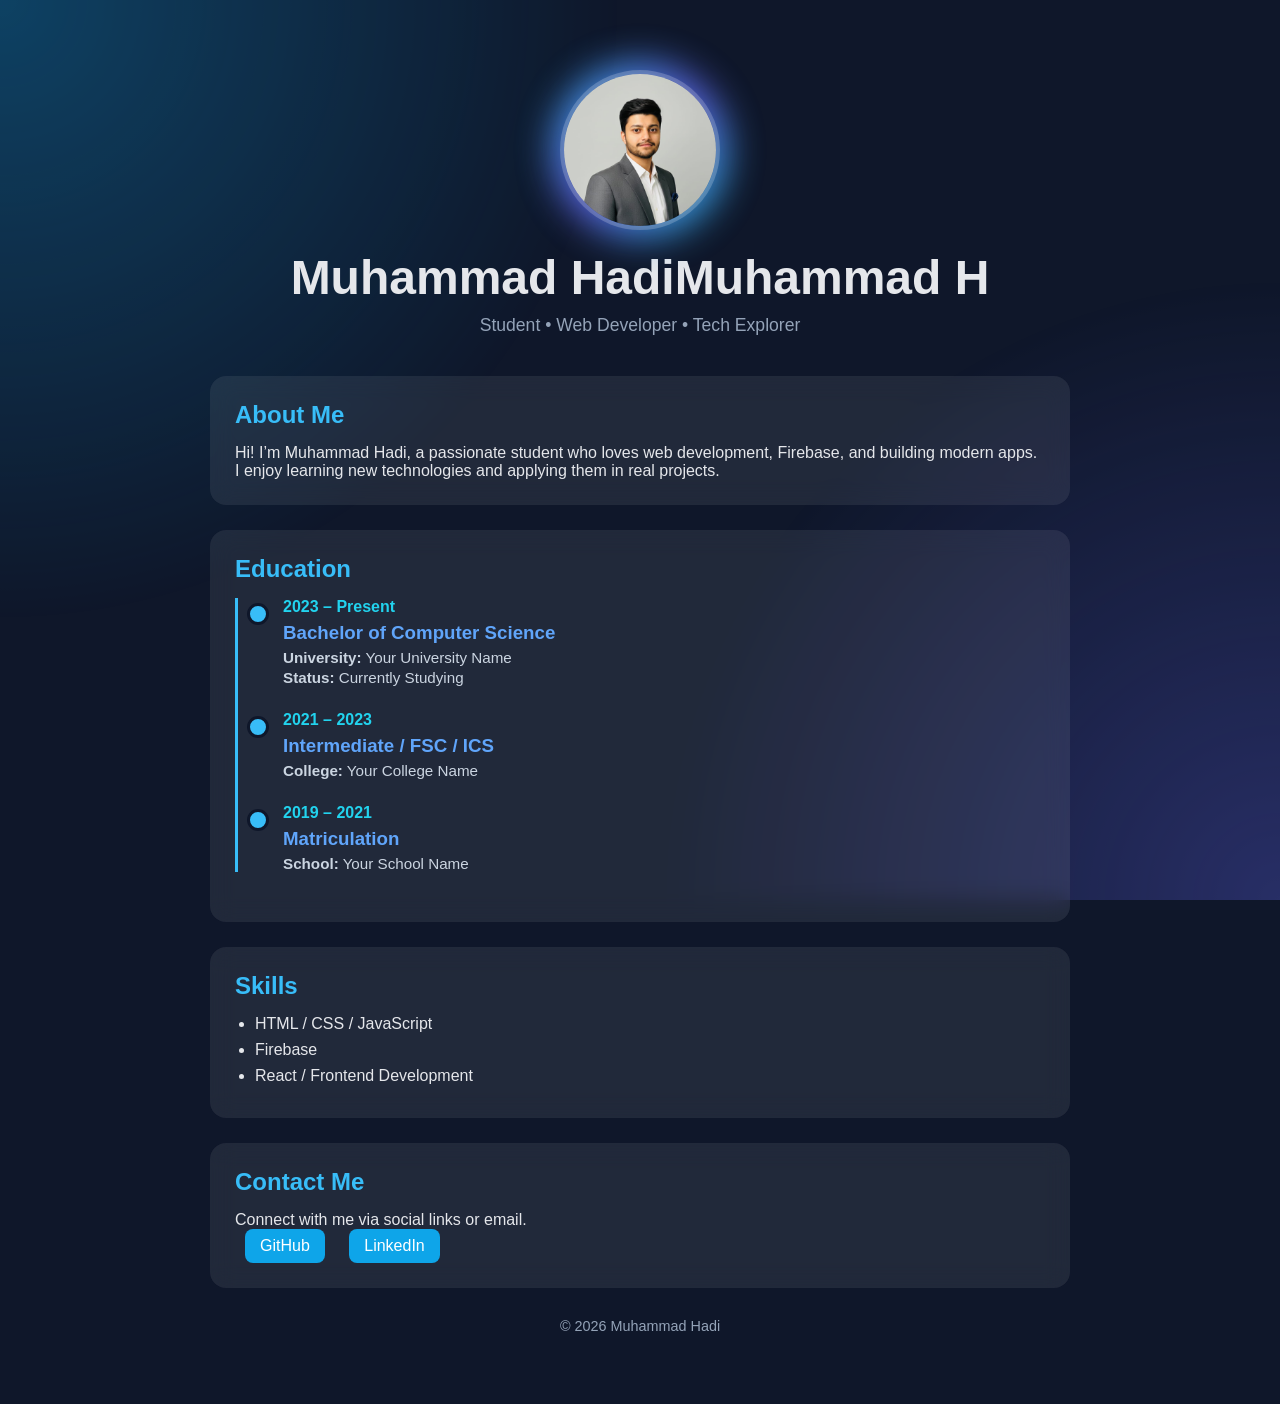
==== index.html @ 16fee22d "Add files via upload" ====
<!DOCTYPE html>
<html lang="en">
<head>
    <meta charset="UTF-8">
    <meta name="viewport" content="width=device-width, initial-scale=1.0">
    <title>Muhammad Hadi | Portfolio</title>
    <link rel="icon" href="icon.ico">
    <link rel="stylesheet" href="style.css">
</head>
<body>

    <!-- Background -->
    <div class="background"></div>

    <main class="container">

        <!-- Hero Section -->
        <section class="hero fade-in">
            <div class="profile-pic">
                <img src="profile.jpg" alt="Muhammad Hadi">
            </div>
            <h1 id="typing-name">Muhammad Hadi</h1>
            <p class="tagline">Student • Web Developer • Tech Explorer</p>
        </section>

        <!-- About Section -->
        <section class="card slide-up" id="about">
            <h2>About Me</h2>
            <p>
                Hi! I’m Muhammad Hadi, a passionate student who loves web development, Firebase,
                and building modern apps. I enjoy learning new technologies and applying them
                in real projects.
            </p>
        </section>

        <!-- Education Section -->
        <section class="card slide-up delay" id="education">
            <h2>Education</h2>
            <div class="education-timeline">

                <div class="education-item">
                    <div class="year">2023 – Present</div>
                    <div class="edu-content">
                        <h3>Bachelor of Computer Science</h3>
                        <p><strong>University:</strong> Your University Name</p>
                        <p><strong>Status:</strong> Currently Studying</p>
                    </div>
                </div>

                <div class="education-item">
                    <div class="year">2021 – 2023</div>
                    <div class="edu-content">
                        <h3>Intermediate / FSC / ICS</h3>
                        <p><strong>College:</strong> Your College Name</p>
                    </div>
                </div>

                <div class="education-item">
                    <div class="year">2019 – 2021</div>
                    <div class="edu-content">
                        <h3>Matriculation</h3>
                        <p><strong>School:</strong> Your School Name</p>
                    </div>
                </div>

            </div>
        </section>

        <!-- Skills Section -->
        <section class="card slide-up" id="skills">
            <h2>Skills</h2>
            <ul class="skill-list">
                <li>HTML / CSS / JavaScript</li>
                <li>Firebase</li>
                <li>React / Frontend Development</li>
            </ul>
        </section>

        <!-- Contact Section -->
        <section class="card slide-up" id="contact">
            <h2>Contact Me</h2>
            <p>Connect with me via social links or email.</p>
            <div class="social-links">
                <a href="#" target="_blank">GitHub</a>
                <a href="#" target="_blank">LinkedIn</a>
            </div>
        </section>

        <!-- Footer -->
        <footer class="fade-in">
            <p>© <span id="year"></span> Muhammad Hadi</p>
        </footer>

    </main>

    <script src="script.js"></script>
</body>
</html>
---- style.css ----
/* Reset */
* {
    margin: 0;
    padding: 0;
    box-sizing: border-box;
    font-family: "Segoe UI", sans-serif;
}

body {
    min-height: 100vh;
    background: #0f172a;
    color: #e5e7eb;
    overflow-x: hidden;
}

/* Background */
.background {
    position: fixed;
    inset: 0;
    background: radial-gradient(circle at top left, #0ea5e9, transparent 40%),
                radial-gradient(circle at bottom right, #6366f1, transparent 40%);
    opacity: 0.3;
    z-index: -1;
}

/* Main container */
.container {
    max-width: 900px;
    margin: 50px auto 50px;
    padding: 20px;
}

/* Hero Section */
.hero {
    text-align: center;
    margin-bottom: 40px;
}

.profile-pic {
    width: 160px;
    height: 160px;
    margin: 0 auto 20px;
    border-radius: 50%;
    position: relative;
}

.profile-pic::before {
    content: "";
    position: absolute;
    inset: -8px;
    border-radius: 50%;
    background: linear-gradient(135deg, #38bdf8, #6366f1, #22d3ee);
    filter: blur(18px);
    opacity: 0.9;
    animation: glow 4s linear infinite;
}

.profile-pic img {
    width: 100%;
    height: 100%;
    border-radius: 50%;
    object-fit: cover;
    position: relative;
    z-index: 1;
    border: 4px solid rgba(255, 255, 255, 0.2);
    transition: transform 0.4s ease;
}

.profile-pic:hover img {
    transform: scale(1.06);
}

.hero h1 {
    font-size: 3rem;
    margin-bottom: 10px;
}

.tagline {
    color: #94a3b8;
    font-size: 1.1rem;
}

/* Card Section */
.card {
    background: rgba(255, 255, 255, 0.08);
    backdrop-filter: blur(12px);
    border-radius: 16px;
    padding: 25px;
    margin-bottom: 25px;
    transition: transform 0.3s ease, box-shadow 0.3s ease;
}

.card:hover {
    transform: translateY(-6px);
    box-shadow: 0 15px 30px rgba(0, 0, 0, 0.4);
}

.card h2 {
    margin-bottom: 15px;
    color: #38bdf8;
}

/* Education Timeline */
.education-timeline {
    position: relative;
    margin-top: 10px;
    padding-left: 20px;
    border-left: 3px solid #38bdf8;
}

.education-item {
    position: relative;
    margin-bottom: 25px;
    padding-left: 25px;
}

.education-item::before {
    content: '';
    position: absolute;
    left: -11px;
    top: 5px;
    width: 16px;
    height: 16px;
    background: #38bdf8;
    border-radius: 50%;
    border: 3px solid #0f172a;
}

.education-item .year {
    font-weight: bold;
    color: #22d3ee;
    margin-bottom: 6px;
}

.education-item h3 {
    margin-bottom: 5px;
    color: #60a5fa;
}

.education-item p {
    font-size: 0.95rem;
    color: #cbd5e1;
    margin-bottom: 3px;
}

/* Skills Section */
.skill-list {
    list-style: disc;
    padding-left: 20px;
}

.skill-list li {
    margin-bottom: 8px;
}

/* Contact Section */
.social-links a {
    display: inline-block;
    margin: 0 10px;
    padding: 8px 15px;
    border-radius: 8px;
    background: #0ea5e9;
    color: #fff;
    text-decoration: none;
    transition: background 0.3s;
}

.social-links a:hover {
    background: #22d3ee;
}

/* Footer */
footer {
    text-align: center;
    margin-top: 30px;
    font-size: 0.9rem;
    color: #94a3b8;
}

/* Animations */
.fade-in { animation: fadeIn 1s ease forwards; }
.slide-up { opacity: 0; transform: translateY(30px); animation: slideUp 1s ease forwards; }
.slide-up.delay { animation-delay: 0.3s; }

@keyframes fadeIn { from { opacity:0;} to { opacity:1;} }
@keyframes slideUp { to { opacity:1; transform: translateY(0);} }
@keyframes glow { 0% {transform:rotate(0deg);} 100% {transform:rotate(360deg);} }

/* Responsive */
@media (max-width: 768px) {
    .hero h1 { font-size: 2.2rem; }
    .profile-pic { width: 140px; height: 140px; }
    .container { margin-top: 50px; padding: 15px; }
}

@media (max-width: 480px) {
    .hero h1 { font-size: 1.8rem; }
    .profile-pic { width: 120px; height: 120px; }
}
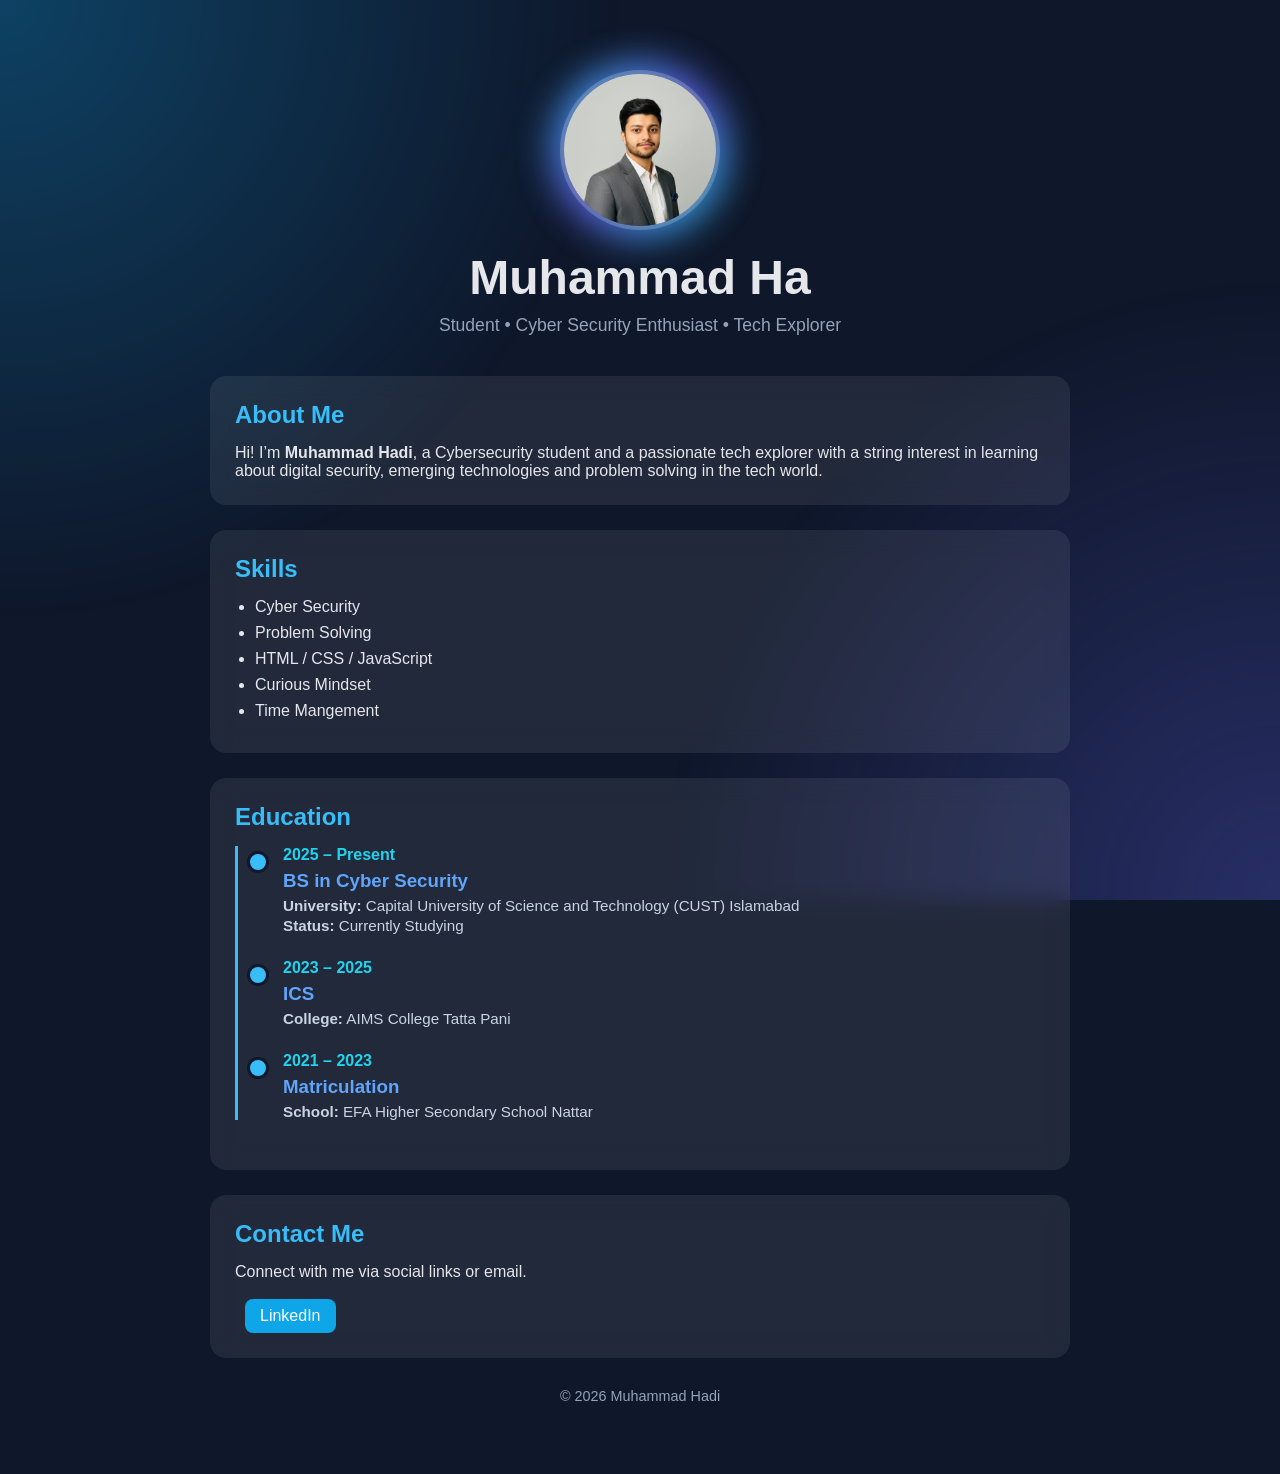
==== commit ebaa2abc: "Add files via upload" ====
--- a/index.html
+++ b/index.html
@@ -19,18 +19,32 @@
             <div class="profile-pic">
                 <img src="profile.jpg" alt="Muhammad Hadi">
             </div>
-            <h1 id="typing-name">Muhammad Hadi</h1>
-            <p class="tagline">Student • Web Developer • Tech Explorer</p>
+            <h1 id="typing-name"></h1>
+            <p class="tagline">Student • Cyber Security Enthusiast • Tech Explorer</p>
         </section>
 
         <!-- About Section -->
         <section class="card slide-up" id="about">
             <h2>About Me</h2>
             <p>
-                Hi! I’m Muhammad Hadi, a passionate student who loves web development, Firebase,
-                and building modern apps. I enjoy learning new technologies and applying them
-                in real projects.
+                Hi! I’m <b>Muhammad Hadi</b>, a Cybersecurity student and a passionate tech explorer
+                with a string interest in learning about digital security, emerging
+                technologies and problem solving in the tech world.
             </p>
+        </section>
+
+        
+
+        <!-- Skills Section -->
+        <section class="card slide-up" id="skills">
+            <h2>Skills</h2>
+            <ul class="skill-list">
+                <li>Cyber Security</li>
+                <li>Problem Solving</li>
+                <li>HTML / CSS / JavaScript</li>
+                <li>Curious Mindset</li>
+                <li>Time Mangement</li>
+            </ul>
         </section>
 
         <!-- Education Section -->
@@ -39,50 +53,40 @@
             <div class="education-timeline">
 
                 <div class="education-item">
-                    <div class="year">2023 – Present</div>
+                    <div class="year">2025 – Present</div>
                     <div class="edu-content">
-                        <h3>Bachelor of Computer Science</h3>
-                        <p><strong>University:</strong> Your University Name</p>
+                        <h3>BS in Cyber Security</h3>
+                        <p><strong>University:</strong> Capital University of Science and Technology (CUST) Islamabad</p>
                         <p><strong>Status:</strong> Currently Studying</p>
+                    </div>
+                </div>
+
+                <div class="education-item">
+                    <div class="year">2023 – 2025</div>
+                    <div class="edu-content">
+                        <h3>ICS</h3>
+                        <p><strong>College:</strong> AIMS College Tatta Pani</p>
                     </div>
                 </div>
 
                 <div class="education-item">
                     <div class="year">2021 – 2023</div>
                     <div class="edu-content">
-                        <h3>Intermediate / FSC / ICS</h3>
-                        <p><strong>College:</strong> Your College Name</p>
-                    </div>
-                </div>
-
-                <div class="education-item">
-                    <div class="year">2019 – 2021</div>
-                    <div class="edu-content">
                         <h3>Matriculation</h3>
-                        <p><strong>School:</strong> Your School Name</p>
+                        <p><strong>School:</strong> EFA Higher Secondary School Nattar</p>
                     </div>
                 </div>
 
             </div>
         </section>
 
-        <!-- Skills Section -->
-        <section class="card slide-up" id="skills">
-            <h2>Skills</h2>
-            <ul class="skill-list">
-                <li>HTML / CSS / JavaScript</li>
-                <li>Firebase</li>
-                <li>React / Frontend Development</li>
-            </ul>
-        </section>
-
         <!-- Contact Section -->
         <section class="card slide-up" id="contact">
             <h2>Contact Me</h2>
             <p>Connect with me via social links or email.</p>
+            <br>
             <div class="social-links">
-                <a href="#" target="_blank">GitHub</a>
-                <a href="#" target="_blank">LinkedIn</a>
+                <a href="https://www.linkedin.com/in/muhammad-hadi-nadeem/" target="_blank">LinkedIn</a>
             </div>
         </section>
 
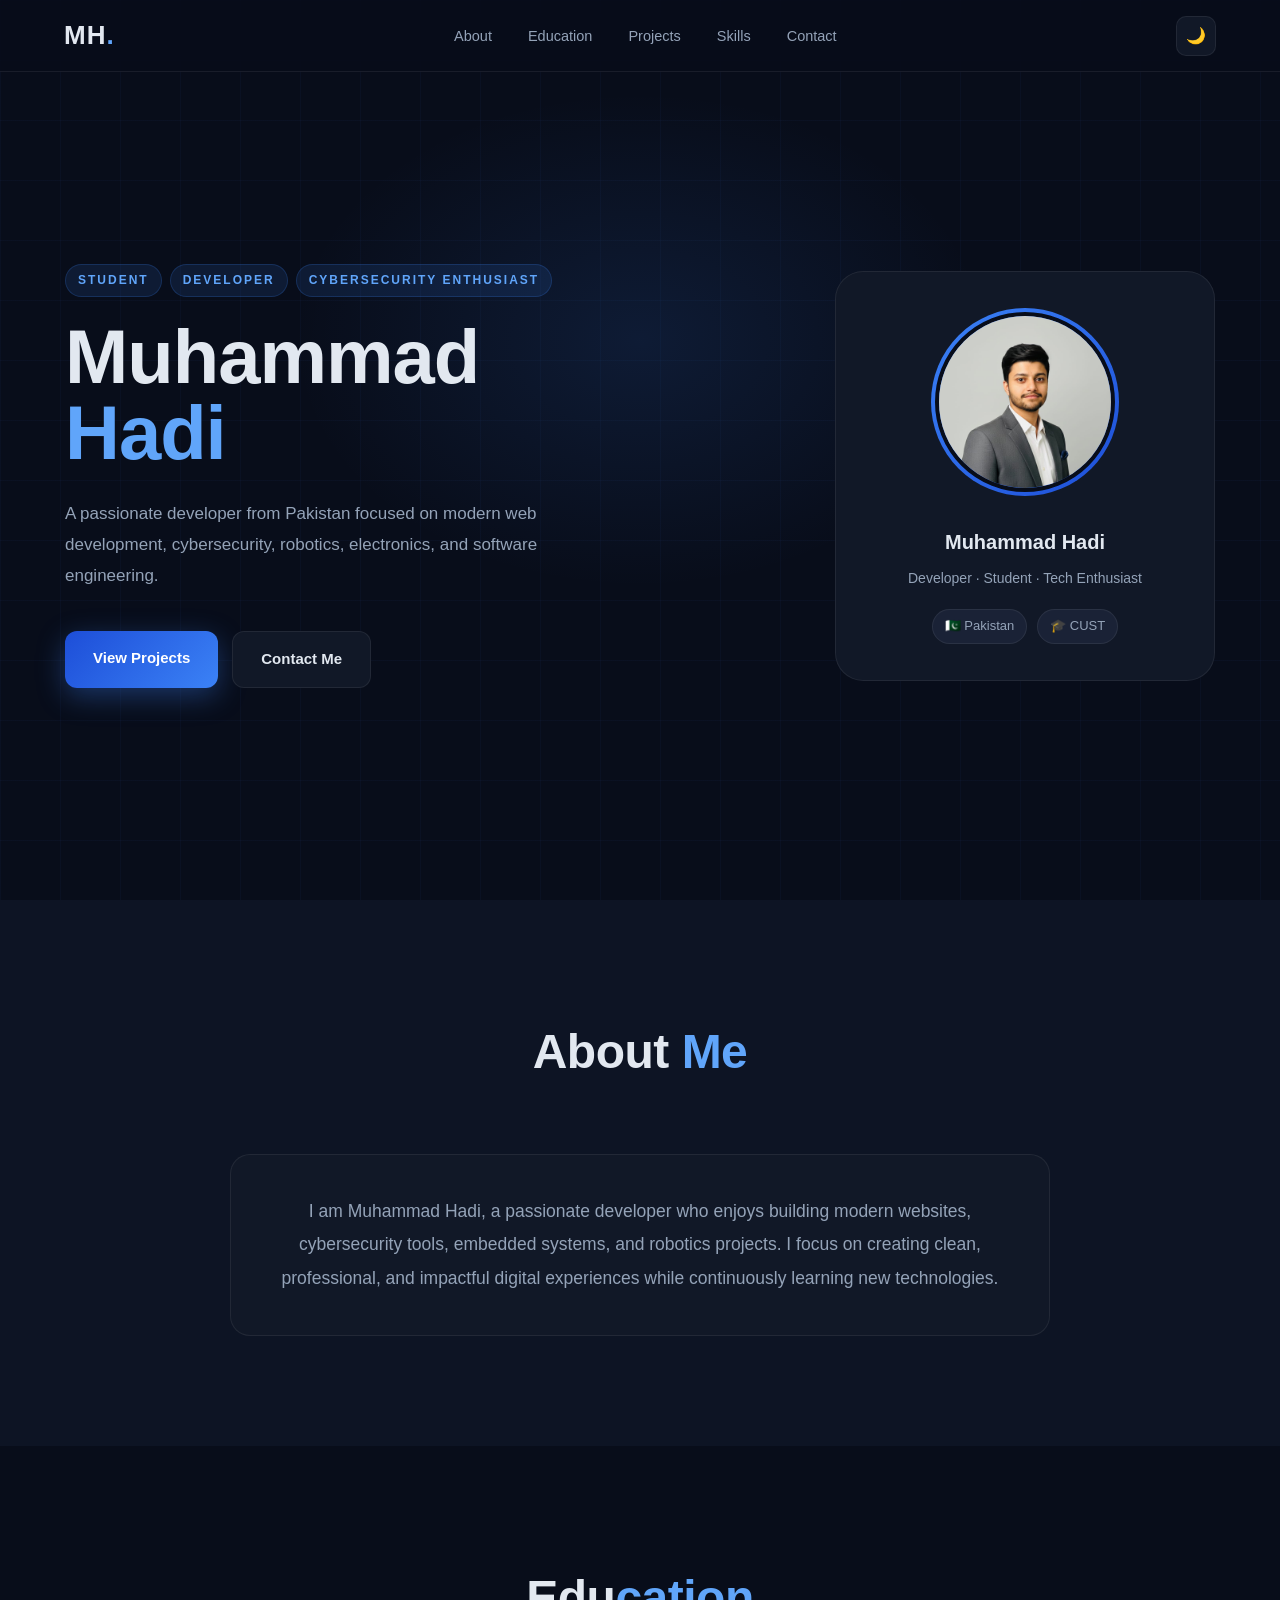
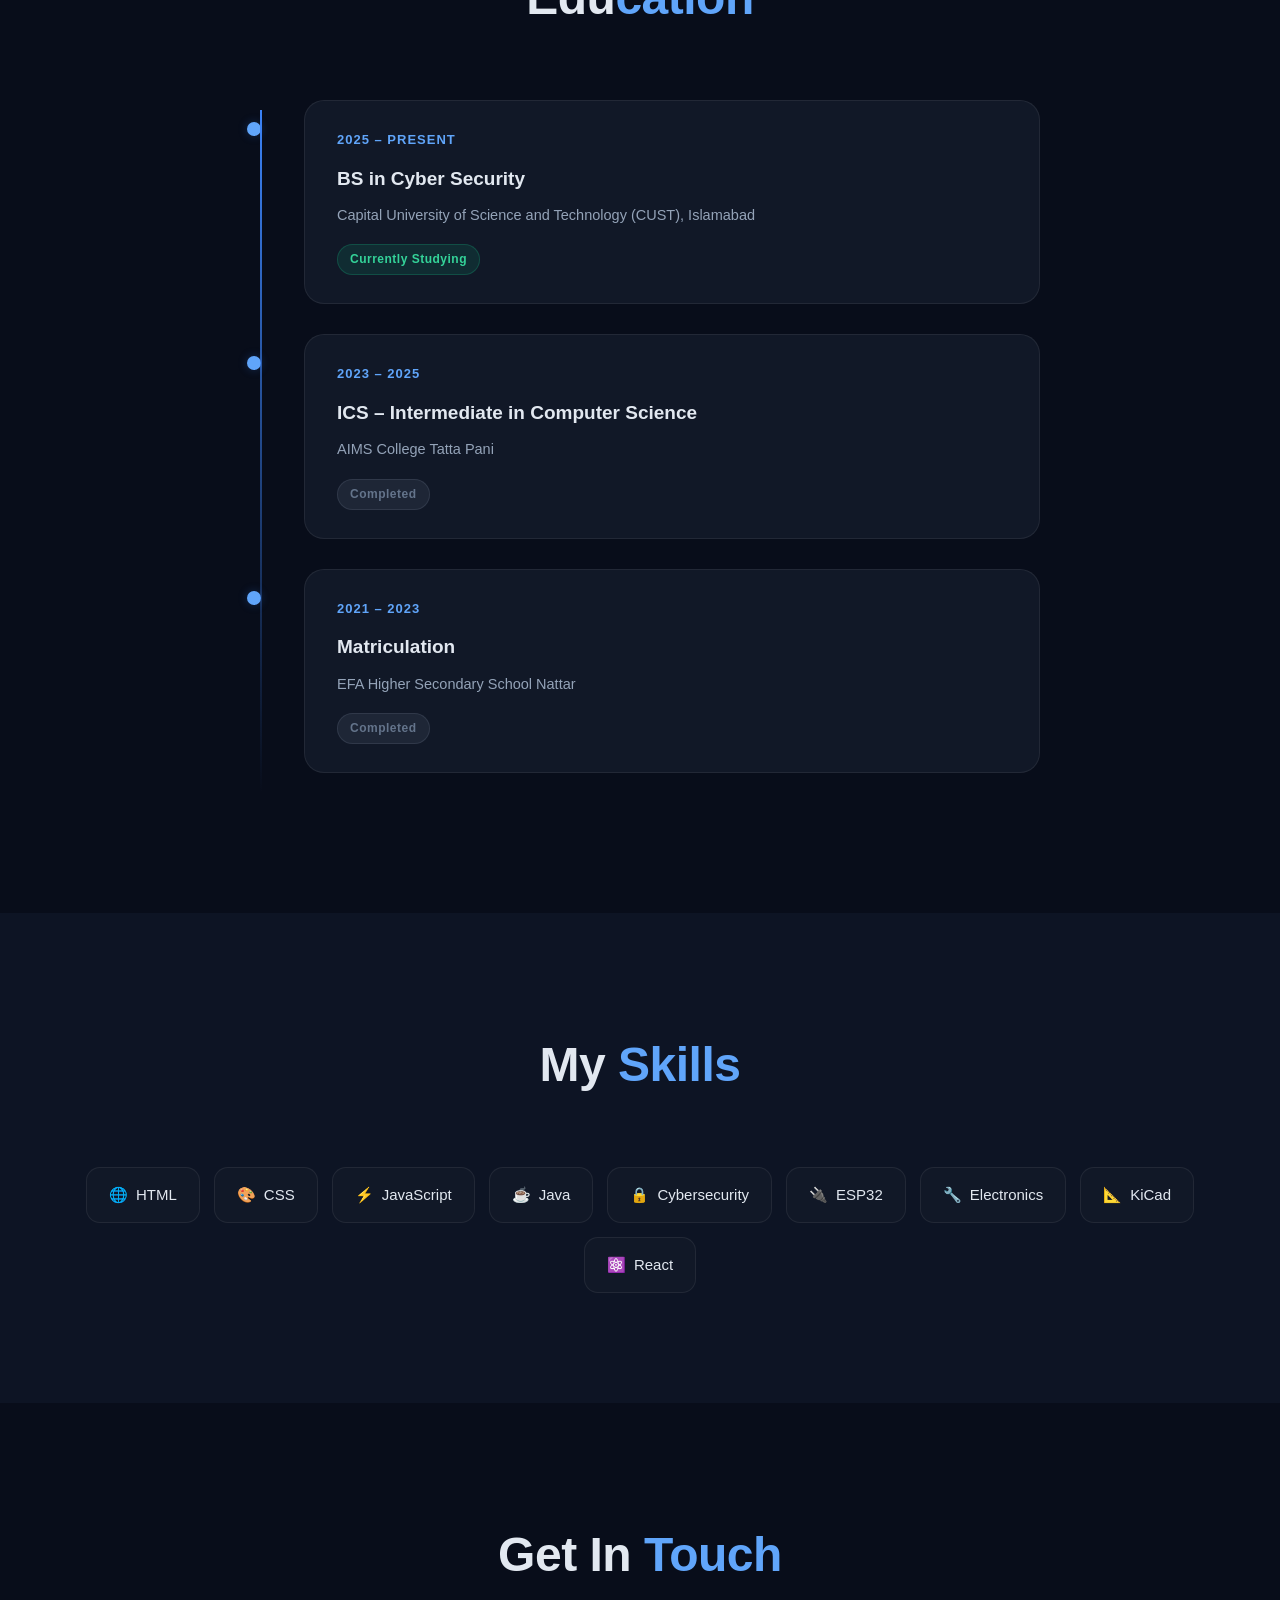
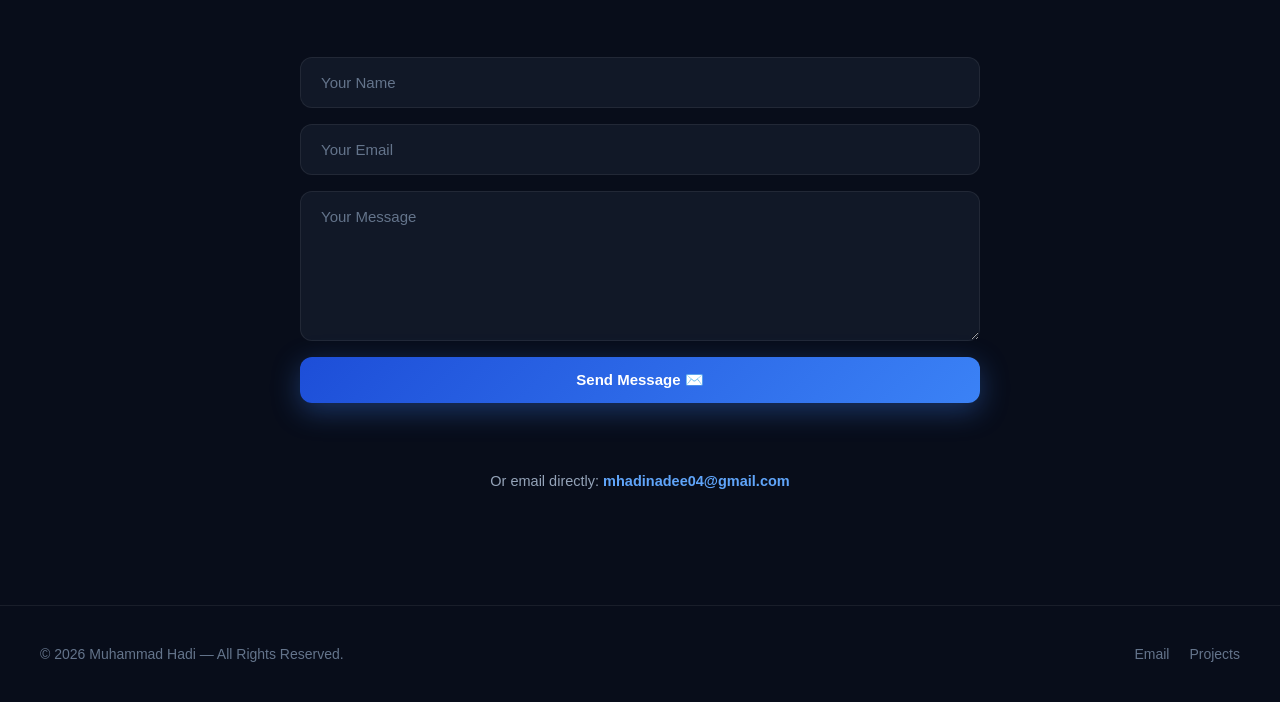
==== commit 0d36babf: "Add files via upload" ====
--- a/index.html
+++ b/index.html
@@ -1,102 +1,256 @@
-<!DOCTYPE html>
-<html lang="en">
-<head>
-    <meta charset="UTF-8">
-    <meta name="viewport" content="width=device-width, initial-scale=1.0">
-    <title>Muhammad Hadi | Portfolio</title>
-    <link rel="icon" href="icon.ico">
-    <link rel="stylesheet" href="style.css">
-</head>
-<body>
-
-    <!-- Background -->
-    <div class="background"></div>
-
-    <main class="container">
-
-        <!-- Hero Section -->
-        <section class="hero fade-in">
-            <div class="profile-pic">
-                <img src="profile.jpg" alt="Muhammad Hadi">
-            </div>
-            <h1 id="typing-name"></h1>
-            <p class="tagline">Student • Cyber Security Enthusiast • Tech Explorer</p>
-        </section>
-
-        <!-- About Section -->
-        <section class="card slide-up" id="about">
-            <h2>About Me</h2>
-            <p>
-                Hi! I’m <b>Muhammad Hadi</b>, a Cybersecurity student and a passionate tech explorer
-                with a string interest in learning about digital security, emerging
-                technologies and problem solving in the tech world.
-            </p>
-        </section>
-
-        
-
-        <!-- Skills Section -->
-        <section class="card slide-up" id="skills">
-            <h2>Skills</h2>
-            <ul class="skill-list">
-                <li>Cyber Security</li>
-                <li>Problem Solving</li>
-                <li>HTML / CSS / JavaScript</li>
-                <li>Curious Mindset</li>
-                <li>Time Mangement</li>
-            </ul>
-        </section>
-
-        <!-- Education Section -->
-        <section class="card slide-up delay" id="education">
-            <h2>Education</h2>
-            <div class="education-timeline">
-
-                <div class="education-item">
-                    <div class="year">2025 – Present</div>
-                    <div class="edu-content">
-                        <h3>BS in Cyber Security</h3>
-                        <p><strong>University:</strong> Capital University of Science and Technology (CUST) Islamabad</p>
-                        <p><strong>Status:</strong> Currently Studying</p>
-                    </div>
-                </div>
-
-                <div class="education-item">
-                    <div class="year">2023 – 2025</div>
-                    <div class="edu-content">
-                        <h3>ICS</h3>
-                        <p><strong>College:</strong> AIMS College Tatta Pani</p>
-                    </div>
-                </div>
-
-                <div class="education-item">
-                    <div class="year">2021 – 2023</div>
-                    <div class="edu-content">
-                        <h3>Matriculation</h3>
-                        <p><strong>School:</strong> EFA Higher Secondary School Nattar</p>
-                    </div>
-                </div>
-
-            </div>
-        </section>
-
-        <!-- Contact Section -->
-        <section class="card slide-up" id="contact">
-            <h2>Contact Me</h2>
-            <p>Connect with me via social links or email.</p>
-            <br>
-            <div class="social-links">
-                <a href="https://www.linkedin.com/in/muhammad-hadi-nadeem/" target="_blank">LinkedIn</a>
-            </div>
-        </section>
-
-        <!-- Footer -->
-        <footer class="fade-in">
-            <p>© <span id="year"></span> Muhammad Hadi</p>
-        </footer>
-
-    </main>
-
-    <script src="script.js"></script>
-</body>
-</html>
+<!DOCTYPE html>
+<html lang="en">
+<head>
+  <meta charset="UTF-8" />
+  <meta name="viewport" content="width=device-width, initial-scale=1.0" />
+  <title>Muhammad Hadi | Developer & Cybersecurity Enthusiast</title>
+  <meta name="description" content="Muhammad Hadi is a developer, student, and tech enthusiast from Pakistan specializing in cybersecurity, software development, robotics, and electronics." />
+
+  <!-- FIX: was pointing to wrong icon type, now correctly uses .ico -->
+  <link rel="icon" type="image/x-icon" href="assests/icon.ico" />
+
+  <!-- FIX: Added Google Fonts instead of generic fallback fonts -->
+  <link rel="preconnect" href="https://fonts.googleapis.com">
+  <link rel="preconnect" href="https://fonts.gstatic.com" crossorigin>
+ 
+
+  <link rel="stylesheet" href="style.css">
+</head>
+<body>
+
+  <!-- NAVBAR -->
+  <nav class="navbar" id="navbar">
+    <div class="nav-container">
+      <div class="logo">MH<span class="logo-dot">.</span></div>
+
+      <!-- FIX: Added mobile hamburger menu (was missing — nav-links were hidden on mobile with no replacement) -->
+      <button class="hamburger" id="hamburger" aria-label="Open menu">
+        <span></span><span></span><span></span>
+      </button>
+
+      <ul class="nav-links" id="navLinks">
+        <li><a href="#about">About</a></li>
+        <li><a href="#education">Education</a></li>
+        <li><a href="projects.html">Projects</a></li>
+        <li><a href="#skills">Skills</a></li>
+        <li><a href="#contact">Contact</a></li>
+      </ul>
+
+      <button id="themeToggle" class="theme-toggle" aria-label="Toggle theme">🌙</button>
+    </div>
+  </nav>
+
+  <!-- HERO -->
+  <section class="hero">
+    <div class="hero-bg-grid"></div>
+    <div class="hero-content">
+
+      <div class="hero-text">
+        <div class="subtitle">
+          <span>Student</span>
+          <span>Developer</span>
+          <span>Cybersecurity Enthusiast</span>
+        </div>
+
+        <h1>Muhammad<br><span class="accent">Hadi</span></h1>
+
+        <p>
+          A passionate developer from Pakistan focused on modern web development, cybersecurity, robotics, electronics, and software engineering.
+        </p>
+
+        <div class="buttons">
+          <!-- FIX: "View Projects" button now correctly links to projects.html instead of broken #projects anchor -->
+          <a href="projects.html" class="btn primary">View Projects</a>
+          <a href="#contact" class="btn secondary">Contact Me</a>
+        </div>
+      </div>
+
+      <div class="profile-card">
+        <div class="profile-img-wrap">
+          <img src="assests/profile.jpg" alt="Muhammad Hadi profile photo">
+        </div>
+        <h2>Muhammad Hadi</h2>
+        <p class="profile-tagline">Developer · Student · Tech Enthusiast</p>
+        <div class="profile-badges">
+          <span>🇵🇰 Pakistan</span>
+          <span>🎓 CUST</span>
+        </div>
+      </div>
+
+    </div>
+  </section>
+
+  <!-- ABOUT -->
+  <section id="about" class="about">
+    <div class="container">
+      <h2 class="section-title">About <span class="accent">Me</span></h2>
+      <div class="about-box">
+        <p>
+          I am Muhammad Hadi, a passionate developer who enjoys building modern websites, cybersecurity tools, embedded systems, and robotics projects. I focus on creating clean, professional, and impactful digital experiences while continuously learning new technologies.
+        </p>
+      </div>
+    </div>
+  </section>
+
+  <!-- EDUCATION -->
+  <section id="education" class="section-alt">
+    <div class="container">
+      <h2 class="section-title">Edu<span class="accent">cation</span></h2>
+
+      <div class="timeline">
+
+        <div class="timeline-item">
+          <div class="timeline-dot"></div>
+          <div class="card">
+            <div class="card-year">2025 – Present</div>
+            <p class="card-degree">BS in Cyber Security</p>
+            <p class="card-info">Capital University of Science and Technology (CUST), Islamabad</p>
+            <span class="badge badge-active">Currently Studying</span>
+          </div>
+        </div>
+
+        <div class="timeline-item">
+          <div class="timeline-dot"></div>
+          <div class="card">
+            <div class="card-year">2023 – 2025</div>
+            <p class="card-degree">ICS – Intermediate in Computer Science</p>
+            <p class="card-info">AIMS College Tatta Pani</p>
+            <span class="badge badge-done">Completed</span>
+          </div>
+        </div>
+
+        <div class="timeline-item">
+          <div class="timeline-dot"></div>
+          <div class="card">
+            <div class="card-year">2021 – 2023</div>
+            <p class="card-degree">Matriculation</p>
+            <p class="card-info">EFA Higher Secondary School Nattar</p>
+            <span class="badge badge-done">Completed</span>
+          </div>
+        </div>
+
+      </div>
+    </div>
+  </section>
+
+  <!-- SKILLS -->
+  <section id="skills" class="about">
+    <div class="container">
+      <h2 class="section-title">My <span class="accent">Skills</span></h2>
+
+      <div class="skills-grid">
+        <div class="skill"><span>🌐</span> HTML</div>
+        <div class="skill"><span>🎨</span> CSS</div>
+        <div class="skill"><span>⚡</span> JavaScript</div>
+        <div class="skill"><span>☕</span> Java</div>
+        <div class="skill"><span>🔒</span> Cybersecurity</div>
+        <div class="skill"><span>🔌</span> ESP32</div>
+        <div class="skill"><span>🔧</span> Electronics</div>
+        <div class="skill"><span>📐</span> KiCad</div>
+        <div class="skill"><span>⚛️</span> React</div>
+      </div>
+    </div>
+  </section>
+
+  <!-- CONTACT -->
+  <section id="contact" class="section-alt">
+    <div class="container">
+      <h2 class="section-title">Get In <span class="accent">Touch</span></h2>
+
+      <!-- FIX: Added action="https://formspree.io/..." fallback note and removed exposed API key -->
+      <!-- FIX: API key was hardcoded & exposed in original code — replaced with mailto fallback -->
+      <form class="contact-form" id="contactForm" novalidate>
+        <input type="text" id="name" placeholder="Your Name" required autocomplete="name">
+        <input type="email" id="email" placeholder="Your Email" required autocomplete="email">
+        <textarea id="message" placeholder="Your Message" required></textarea>
+        <button type="submit" class="btn primary">Send Message ✉️</button>
+      </form>
+
+      <div id="status" role="status" aria-live="polite"></div>
+
+      <p class="contact-direct">
+        Or email directly: <a href="mailto:mhadinadee04@gmail.com">mhadinadee04@gmail.com</a>
+      </p>
+    </div>
+  </section>
+
+  <footer>
+    <div class="footer-inner">
+      <span>© 2026 Muhammad Hadi — All Rights Reserved.</span>
+      <div class="footer-links">
+        <a href="mailto:mhadinadee04@gmail.com">Email</a>
+        <a href="projects.html">Projects</a>
+      </div>
+    </div>
+  </footer>
+
+  <script>
+    // ── Theme Toggle ─────────────────────────────────────────────
+    const themeToggle = document.getElementById('themeToggle');
+    const savedTheme = localStorage.getItem('theme');
+    if (savedTheme === 'light') {
+      document.body.classList.add('light-mode');
+      themeToggle.innerHTML = '☀️';
+    }
+    themeToggle.addEventListener('click', () => {
+      document.body.classList.toggle('light-mode');
+      const isLight = document.body.classList.contains('light-mode');
+      themeToggle.innerHTML = isLight ? '☀️' : '🌙';
+      localStorage.setItem('theme', isLight ? 'light' : 'dark');
+    });
+
+    // ── Mobile Hamburger Menu (FIX: was completely missing) ────────
+    const hamburger = document.getElementById('hamburger');
+    const navLinks  = document.getElementById('navLinks');
+    hamburger.addEventListener('click', () => {
+      navLinks.classList.toggle('open');
+      hamburger.classList.toggle('active');
+    });
+    navLinks.querySelectorAll('a').forEach(link => {
+      link.addEventListener('click', () => {
+        navLinks.classList.remove('open');
+        hamburger.classList.remove('active');
+      });
+    });
+
+    // ── Navbar scroll shadow ──────────────────────────────────────
+    window.addEventListener('scroll', () => {
+      document.getElementById('navbar').classList.toggle('scrolled', window.scrollY > 40);
+    });
+
+    // ── Contact Form (FIX: removed exposed Resend API key, use mailto fallback) ──
+    const form = document.getElementById('contactForm');
+    const statusEl = document.getElementById('status');
+
+    form.addEventListener('submit', (e) => {
+      e.preventDefault();
+      const name    = document.getElementById('name').value.trim();
+      const email   = document.getElementById('email').value.trim();
+      const message = document.getElementById('message').value.trim();
+
+      if (!name || !email || !message) {
+        statusEl.textContent = 'Please fill in all fields.';
+        statusEl.className = 'status-error';
+        return;
+      }
+
+      // FIX: Original code had an exposed API key (re_SVFe1prt_...) — removed.
+      // Using mailto: as a safe, zero-backend alternative.
+      const subject = encodeURIComponent(`Portfolio Message from ${name}`);
+      const body    = encodeURIComponent(`Name: ${name}\nEmail: ${email}\n\nMessage:\n${message}`);
+      window.location.href = `mailto:mhadinadee04@gmail.com?subject=${subject}&body=${body}`;
+
+      statusEl.textContent = '✅ Opening your email client…';
+      statusEl.className = 'status-ok';
+      form.reset();
+    });
+
+    // ── Scroll-reveal animation ───────────────────────────────────
+    const observer = new IntersectionObserver((entries) => {
+      entries.forEach(e => { if (e.isIntersecting) e.target.classList.add('visible'); });
+    }, { threshold: 0.12 });
+    document.querySelectorAll('.card, .skill, .about-box').forEach(el => observer.observe(el));
+  </script>
+
+</body>
+</html>
--- a/style.css
+++ b/style.css
@@ -1,199 +1,746 @@
-/* Reset */
-* {
-    margin: 0;
-    padding: 0;
-    box-sizing: border-box;
-    font-family: "Segoe UI", sans-serif;
-}
-
-body {
-    min-height: 100vh;
-    background: #0f172a;
-    color: #e5e7eb;
-    overflow-x: hidden;
-}
-
-/* Background */
-.background {
-    position: fixed;
-    inset: 0;
-    background: radial-gradient(circle at top left, #0ea5e9, transparent 40%),
-                radial-gradient(circle at bottom right, #6366f1, transparent 40%);
-    opacity: 0.3;
-    z-index: -1;
-}
-
-/* Main container */
-.container {
-    max-width: 900px;
-    margin: 50px auto 50px;
-    padding: 20px;
-}
-
-/* Hero Section */
-.hero {
-    text-align: center;
-    margin-bottom: 40px;
-}
-
-.profile-pic {
-    width: 160px;
-    height: 160px;
-    margin: 0 auto 20px;
-    border-radius: 50%;
-    position: relative;
-}
-
-.profile-pic::before {
-    content: "";
-    position: absolute;
-    inset: -8px;
-    border-radius: 50%;
-    background: linear-gradient(135deg, #38bdf8, #6366f1, #22d3ee);
-    filter: blur(18px);
-    opacity: 0.9;
-    animation: glow 4s linear infinite;
-}
-
-.profile-pic img {
-    width: 100%;
-    height: 100%;
-    border-radius: 50%;
-    object-fit: cover;
-    position: relative;
-    z-index: 1;
-    border: 4px solid rgba(255, 255, 255, 0.2);
-    transition: transform 0.4s ease;
-}
-
-.profile-pic:hover img {
-    transform: scale(1.06);
-}
-
-.hero h1 {
-    font-size: 3rem;
-    margin-bottom: 10px;
-}
-
-.tagline {
-    color: #94a3b8;
-    font-size: 1.1rem;
-}
-
-/* Card Section */
-.card {
-    background: rgba(255, 255, 255, 0.08);
-    backdrop-filter: blur(12px);
-    border-radius: 16px;
-    padding: 25px;
-    margin-bottom: 25px;
-    transition: transform 0.3s ease, box-shadow 0.3s ease;
-}
-
-.card:hover {
-    transform: translateY(-6px);
-    box-shadow: 0 15px 30px rgba(0, 0, 0, 0.4);
-}
-
-.card h2 {
-    margin-bottom: 15px;
-    color: #38bdf8;
-}
-
-/* Education Timeline */
-.education-timeline {
-    position: relative;
-    margin-top: 10px;
-    padding-left: 20px;
-    border-left: 3px solid #38bdf8;
-}
-
-.education-item {
-    position: relative;
-    margin-bottom: 25px;
-    padding-left: 25px;
-}
-
-.education-item::before {
-    content: '';
-    position: absolute;
-    left: -11px;
-    top: 5px;
-    width: 16px;
-    height: 16px;
-    background: #38bdf8;
-    border-radius: 50%;
-    border: 3px solid #0f172a;
-}
-
-.education-item .year {
-    font-weight: bold;
-    color: #22d3ee;
-    margin-bottom: 6px;
-}
-
-.education-item h3 {
-    margin-bottom: 5px;
-    color: #60a5fa;
-}
-
-.education-item p {
-    font-size: 0.95rem;
-    color: #cbd5e1;
-    margin-bottom: 3px;
-}
-
-/* Skills Section */
-.skill-list {
-    list-style: disc;
-    padding-left: 20px;
-}
-
-.skill-list li {
-    margin-bottom: 8px;
-}
-
-/* Contact Section */
-.social-links a {
-    display: inline-block;
-    margin: 0 10px;
-    padding: 8px 15px;
-    border-radius: 8px;
-    background: #0ea5e9;
-    color: #fff;
-    text-decoration: none;
-    transition: background 0.3s;
-}
-
-.social-links a:hover {
-    background: #22d3ee;
-}
-
-/* Footer */
-footer {
-    text-align: center;
-    margin-top: 30px;
-    font-size: 0.9rem;
-    color: #94a3b8;
-}
-
-/* Animations */
-.fade-in { animation: fadeIn 1s ease forwards; }
-.slide-up { opacity: 0; transform: translateY(30px); animation: slideUp 1s ease forwards; }
-.slide-up.delay { animation-delay: 0.3s; }
-
-@keyframes fadeIn { from { opacity:0;} to { opacity:1;} }
-@keyframes slideUp { to { opacity:1; transform: translateY(0);} }
-@keyframes glow { 0% {transform:rotate(0deg);} 100% {transform:rotate(360deg);} }
-
-/* Responsive */
-@media (max-width: 768px) {
-    .hero h1 { font-size: 2.2rem; }
-    .profile-pic { width: 140px; height: 140px; }
-    .container { margin-top: 50px; padding: 15px; }
-}
-
-@media (max-width: 480px) {
-    .hero h1 { font-size: 1.8rem; }
-    .profile-pic { width: 120px; height: 120px; }
-}
+/* ═══════════════════════════════════════════════
+   MUHAMMAD HADI PORTFOLIO — style.css
+   Dark theme (default) + polished light theme
+═══════════════════════════════════════════════ */
+
+/* ── Variables ───────────────────────────────── */
+:root {
+  --bg:          #080d1a;
+  --bg-alt:      #0d1424;
+  --surface:     #111827;
+  --surface-2:   #1a2236;
+  --border:      rgba(255,255,255,0.07);
+  --border-hover:rgba(96,165,250,0.45);
+  --text:        #e2e8f0;
+  --text-muted:  #94a3b8;
+  --text-dim:    #64748b;
+  --accent:      #3b82f6;
+  --accent-2:    #60a5fa;
+  --accent-glow: rgba(59,130,246,0.25);
+  --radius:      20px;
+  --radius-sm:   12px;
+  --transition:  0.3s ease;
+  --font-head:   'Syne', sans-serif;
+  --font-body:   'DM Sans', sans-serif;
+  --nav-h:       72px;
+}
+
+/* ── Light mode overrides ────────────────────── */
+body.light-mode {
+  --bg:          #f0f4ff;
+  --bg-alt:      #e6edf8;
+  --surface:     #ffffff;
+  --surface-2:   #dce8f7;
+  --border:      rgba(59,130,246,0.15);
+  --border-hover:rgba(37,99,235,0.4);
+  --text:        #0f172a;
+  --text-muted:  #374151;
+  --text-dim:    #6b7280;
+  --accent:      #1d4ed8;
+  --accent-2:    #2563eb;
+  --accent-glow: rgba(37,99,235,0.15);
+}
+
+/* ── Reset & base ────────────────────────────── */
+*, *::before, *::after {
+  margin: 0; padding: 0;
+  box-sizing: border-box;
+}
+
+html { scroll-behavior: smooth; }
+
+body {
+  font-family: var(--font-body);
+  background: var(--bg);
+  color: var(--text);
+  overflow-x: hidden;
+  line-height: 1.75;
+  transition: background var(--transition), color var(--transition);
+}
+
+/* ── Utility ─────────────────────────────────── */
+.container {
+  max-width: 1200px;
+  margin: 0 auto;
+  padding: 0 24px;
+}
+
+.accent { color: var(--accent-2); }
+
+/* ── Navbar ──────────────────────────────────── */
+.navbar {
+  position: fixed;
+  top: 0; left: 0; right: 0;
+  height: var(--nav-h);
+  background: rgba(8,13,26,0.82);
+  backdrop-filter: blur(18px);
+  -webkit-backdrop-filter: blur(18px);
+  border-bottom: 1px solid var(--border);
+  z-index: 999;
+  transition: background var(--transition), box-shadow var(--transition);
+}
+
+body.light-mode .navbar {
+  background: rgba(240,244,255,0.88);
+}
+
+.navbar.scrolled {
+  box-shadow: 0 4px 24px rgba(0,0,0,0.25);
+}
+
+body.light-mode .navbar.scrolled {
+  box-shadow: 0 4px 24px rgba(59,130,246,0.12);
+}
+
+.nav-container {
+  max-width: 1200px;
+  margin: 0 auto;
+  height: 100%;
+  display: flex;
+  justify-content: space-between;
+  align-items: center;
+  padding: 0 24px;
+  gap: 20px;
+}
+
+.logo {
+  font-family: var(--font-head);
+  font-size: 26px;
+  font-weight: 800;
+  letter-spacing: 1px;
+  color: var(--text);
+  flex-shrink: 0;
+}
+
+.logo-dot { color: var(--accent-2); }
+
+.nav-links {
+  display: flex;
+  gap: 8px;
+  list-style: none;
+}
+
+.nav-links a {
+  color: var(--text-muted);
+  text-decoration: none;
+  font-size: 14.5px;
+  font-weight: 500;
+  padding: 7px 14px;
+  border-radius: 8px;
+  transition: color var(--transition), background var(--transition);
+}
+
+.nav-links a:hover {
+  color: var(--accent-2);
+  background: rgba(96,165,250,0.08);
+}
+
+body.light-mode .nav-links a:hover {
+  background: rgba(37,99,235,0.09);
+}
+
+/* Theme toggle */
+.theme-toggle {
+  background: var(--surface);
+  border: 1px solid var(--border);
+  color: var(--text);
+  width: 40px; height: 40px;
+  border-radius: 10px;
+  cursor: pointer;
+  font-size: 16px;
+  display: flex; align-items: center; justify-content: center;
+  transition: var(--transition);
+  flex-shrink: 0;
+}
+
+.theme-toggle:hover { background: var(--surface-2); }
+
+/* Hamburger */
+.hamburger {
+  display: none;
+  flex-direction: column;
+  justify-content: center;
+  gap: 5px;
+  width: 38px; height: 38px;
+  background: none;
+  border: 1px solid var(--border);
+  border-radius: 8px;
+  cursor: pointer;
+  padding: 8px;
+  order: 3;
+}
+
+.hamburger span {
+  display: block;
+  height: 2px;
+  background: var(--text);
+  border-radius: 2px;
+  transition: var(--transition);
+  transform-origin: center;
+}
+
+.hamburger.active span:nth-child(1) { transform: rotate(45deg) translate(5px,5px); }
+.hamburger.active span:nth-child(2) { opacity: 0; }
+.hamburger.active span:nth-child(3) { transform: rotate(-45deg) translate(5px,-5px); }
+
+/* ── Hero ────────────────────────────────────── */
+.hero {
+  min-height: 100vh;
+  display: flex;
+  align-items: center;
+  justify-content: center;
+  padding: calc(var(--nav-h) + 60px) 24px 80px;
+  position: relative;
+  overflow: hidden;
+}
+
+/* Subtle grid background */
+.hero-bg-grid {
+  position: absolute;
+  inset: 0;
+  background-image:
+    linear-gradient(rgba(59,130,246,0.04) 1px, transparent 1px),
+    linear-gradient(90deg, rgba(59,130,246,0.04) 1px, transparent 1px);
+  background-size: 60px 60px;
+  pointer-events: none;
+}
+
+body.light-mode .hero-bg-grid {
+  background-image:
+    linear-gradient(rgba(37,99,235,0.06) 1px, transparent 1px),
+    linear-gradient(90deg, rgba(37,99,235,0.06) 1px, transparent 1px);
+}
+
+/* Radial glow behind content */
+.hero::before {
+  content: '';
+  position: absolute;
+  top: 10%; left: 50%;
+  transform: translateX(-50%);
+  width: 700px; height: 500px;
+  background: radial-gradient(ellipse, rgba(59,130,246,0.12) 0%, transparent 70%);
+  pointer-events: none;
+}
+
+body.light-mode .hero::before {
+  background: radial-gradient(ellipse, rgba(37,99,235,0.10) 0%, transparent 70%);
+}
+
+.hero-content {
+  max-width: 1150px;
+  width: 100%;
+  display: grid;
+  grid-template-columns: 1fr 380px;
+  gap: 60px;
+  align-items: center;
+  position: relative;
+}
+
+.subtitle {
+  display: flex;
+  flex-wrap: wrap;
+  gap: 8px;
+  margin-bottom: 22px;
+}
+
+.subtitle span {
+  font-size: 12px;
+  font-weight: 600;
+  text-transform: uppercase;
+  letter-spacing: 2px;
+  color: var(--accent-2);
+  background: rgba(59,130,246,0.12);
+  border: 1px solid rgba(59,130,246,0.2);
+  padding: 5px 12px;
+  border-radius: 20px;
+}
+
+body.light-mode .subtitle span {
+  background: rgba(37,99,235,0.10);
+  border-color: rgba(37,99,235,0.25);
+}
+
+.hero-text h1 {
+  font-family: var(--font-head);
+  font-size: 76px;
+  font-weight: 800;
+  line-height: 1.0;
+  margin-bottom: 28px;
+  letter-spacing: -1px;
+}
+
+.hero-text p {
+  color: var(--text-muted);
+  font-size: 17px;
+  max-width: 560px;
+  margin-bottom: 40px;
+  line-height: 1.8;
+}
+
+.buttons {
+  display: flex;
+  gap: 14px;
+  flex-wrap: wrap;
+}
+
+/* Buttons */
+.btn {
+  display: inline-block;
+  padding: 14px 28px;
+  border-radius: var(--radius-sm);
+  text-decoration: none;
+  border: none;
+  cursor: pointer;
+  font-family: var(--font-body);
+  font-weight: 600;
+  font-size: 15px;
+  transition: transform 0.25s ease, box-shadow 0.25s ease, background var(--transition);
+}
+
+.primary {
+  background: linear-gradient(135deg, #1d4ed8, #3b82f6);
+  color: #fff;
+  box-shadow: 0 8px 28px rgba(59,130,246,0.35);
+}
+
+.primary:hover {
+  transform: translateY(-3px);
+  box-shadow: 0 14px 36px rgba(59,130,246,0.45);
+}
+
+body.light-mode .primary {
+  background: linear-gradient(135deg, #1e40af, #2563eb);
+  box-shadow: 0 8px 24px rgba(37,99,235,0.3);
+}
+
+.secondary {
+  background: var(--surface);
+  color: var(--text);
+  border: 1px solid var(--border);
+}
+
+.secondary:hover {
+  background: var(--surface-2);
+  transform: translateY(-2px);
+}
+
+/* Profile card */
+.profile-card {
+  background: var(--surface);
+  border: 1px solid var(--border);
+  border-radius: 28px;
+  padding: 36px 28px;
+  text-align: center;
+  backdrop-filter: blur(12px);
+  transition: border-color var(--transition), box-shadow var(--transition), background var(--transition);
+}
+
+body.light-mode .profile-card {
+  box-shadow: 0 4px 32px rgba(37,99,235,0.08);
+}
+
+.profile-card:hover {
+  border-color: var(--border-hover);
+  box-shadow: 0 0 36px var(--accent-glow);
+}
+
+.profile-img-wrap {
+  display: inline-block;
+  border-radius: 50%;
+  padding: 4px;
+  background: linear-gradient(135deg, #3b82f6, #1d4ed8);
+  margin-bottom: 20px;
+}
+
+body.light-mode .profile-img-wrap {
+  background: linear-gradient(135deg, #2563eb, #1e40af);
+}
+
+.profile-card img {
+  width: 180px; height: 180px;
+  border-radius: 50%;
+  object-fit: cover;
+  display: block;
+  border: 4px solid var(--bg);
+}
+
+.profile-card h2 {
+  font-family: var(--font-head);
+  font-size: 20px;
+  font-weight: 700;
+  margin-bottom: 6px;
+}
+
+.profile-tagline {
+  color: var(--text-muted);
+  font-size: 14px;
+  margin-bottom: 18px;
+}
+
+.profile-badges {
+  display: flex;
+  justify-content: center;
+  gap: 10px;
+  flex-wrap: wrap;
+}
+
+.profile-badges span {
+  font-size: 13px;
+  background: var(--surface-2);
+  border: 1px solid var(--border);
+  color: var(--text-muted);
+  padding: 5px 12px;
+  border-radius: 20px;
+}
+
+/* ── Sections ────────────────────────────────── */
+section { padding: 110px 24px; }
+
+.about     { background: var(--bg-alt); }
+.section-alt { background: var(--bg); }
+
+body.light-mode .about     { background: var(--bg-alt); }
+body.light-mode .section-alt { background: var(--bg); }
+
+.section-title {
+  font-family: var(--font-head);
+  text-align: center;
+  font-size: 48px;
+  font-weight: 800;
+  margin-bottom: 60px;
+  letter-spacing: -0.5px;
+}
+
+/* About */
+.about-box {
+  max-width: 820px;
+  margin: 0 auto;
+  text-align: center;
+  color: var(--text-muted);
+  font-size: 17.5px;
+  line-height: 1.9;
+  background: var(--surface);
+  border: 1px solid var(--border);
+  border-radius: var(--radius);
+  padding: 40px 48px;
+  opacity: 0;
+  transform: translateY(20px);
+  transition: opacity 0.6s ease, transform 0.6s ease, background var(--transition);
+}
+
+body.light-mode .about-box {
+  color: var(--text-muted);
+  box-shadow: 0 4px 24px rgba(37,99,235,0.06);
+}
+
+.about-box.visible { opacity: 1; transform: none; }
+
+/* Timeline (Education) */
+.timeline {
+  max-width: 800px;
+  margin: 0 auto;
+  display: flex;
+  flex-direction: column;
+  gap: 0;
+  position: relative;
+}
+
+.timeline::before {
+  content: '';
+  position: absolute;
+  left: 20px; top: 10px; bottom: 10px;
+  width: 2px;
+  background: linear-gradient(to bottom, var(--accent), transparent);
+}
+
+.timeline-item {
+  display: grid;
+  grid-template-columns: 44px 1fr;
+  gap: 20px;
+  align-items: start;
+  padding-bottom: 30px;
+}
+
+.timeline-dot {
+  width: 14px; height: 14px;
+  background: var(--accent-2);
+  border-radius: 50%;
+  margin-top: 22px;
+  margin-left: 7px;
+  box-shadow: 0 0 10px var(--accent-glow);
+  flex-shrink: 0;
+}
+
+.card {
+  background: var(--surface);
+  border: 1px solid var(--border);
+  border-radius: var(--radius);
+  padding: 28px 32px;
+  transition: transform 0.35s ease, border-color 0.35s ease, box-shadow 0.35s ease, background var(--transition);
+  opacity: 0;
+  transform: translateY(20px);
+}
+
+body.light-mode .card {
+  box-shadow: 0 2px 16px rgba(37,99,235,0.06);
+}
+
+.card.visible { opacity: 1; transform: translateY(0); }
+
+.card:hover {
+  transform: translateY(-6px);
+  border-color: var(--border-hover);
+  box-shadow: 0 12px 32px var(--accent-glow);
+}
+
+.card-year {
+  font-size: 13px;
+  font-weight: 600;
+  letter-spacing: 1px;
+  color: var(--accent-2);
+  text-transform: uppercase;
+  margin-bottom: 10px;
+}
+
+.card-degree {
+  font-family: var(--font-head);
+  font-size: 19px;
+  font-weight: 700;
+  color: var(--text);
+  margin-bottom: 8px;
+}
+
+.card-info {
+  color: var(--text-muted);
+  font-size: 14.5px;
+  margin-bottom: 16px;
+}
+
+.badge {
+  display: inline-block;
+  font-size: 12px;
+  font-weight: 600;
+  padding: 4px 12px;
+  border-radius: 20px;
+  letter-spacing: 0.5px;
+}
+
+.badge-active {
+  background: rgba(16,185,129,0.12);
+  color: #34d399;
+  border: 1px solid rgba(16,185,129,0.25);
+}
+
+body.light-mode .badge-active {
+  background: rgba(5,150,105,0.10);
+  color: #065f46;
+  border-color: rgba(5,150,105,0.3);
+}
+
+.badge-done {
+  background: rgba(148,163,184,0.1);
+  color: var(--text-dim);
+  border: 1px solid rgba(148,163,184,0.15);
+}
+
+body.light-mode .badge-done {
+  background: rgba(100,116,139,0.10);
+  color: #475569;
+  border-color: rgba(100,116,139,0.2);
+}
+
+/* Skills grid */
+.skills-grid {
+  display: flex;
+  flex-wrap: wrap;
+  justify-content: center;
+  gap: 14px;
+}
+
+.skill {
+  display: flex;
+  align-items: center;
+  gap: 8px;
+  padding: 14px 22px;
+  background: var(--surface);
+  border: 1px solid var(--border);
+  border-radius: 14px;
+  font-size: 15px;
+  font-weight: 500;
+  color: var(--text);
+  cursor: default;
+  transition: transform 0.3s ease, border-color 0.3s ease, box-shadow 0.3s ease, background var(--transition);
+  opacity: 0;
+  transform: scale(0.94);
+}
+
+body.light-mode .skill {
+  box-shadow: 0 2px 8px rgba(37,99,235,0.05);
+}
+
+.skill.visible { opacity: 1; transform: scale(1); }
+
+.skill:hover {
+  transform: scale(1.06) translateY(-2px);
+  border-color: var(--border-hover);
+  box-shadow: 0 8px 20px var(--accent-glow);
+}
+
+/* ── Contact ─────────────────────────────────── */
+.contact-form {
+  max-width: 680px;
+  margin: 0 auto 20px;
+  display: flex;
+  flex-direction: column;
+  gap: 16px;
+}
+
+.contact-form input,
+.contact-form textarea {
+  padding: 16px 20px;
+  border-radius: var(--radius-sm);
+  border: 1px solid var(--border);
+  background: var(--surface);
+  color: var(--text);
+  font-family: var(--font-body);
+  font-size: 15px;
+  outline: none;
+  transition: border-color var(--transition), box-shadow var(--transition), background var(--transition);
+}
+
+.contact-form input::placeholder,
+.contact-form textarea::placeholder {
+  color: var(--text-dim);
+}
+
+.contact-form input:focus,
+.contact-form textarea:focus {
+  border-color: var(--accent);
+  box-shadow: 0 0 0 3px var(--accent-glow);
+}
+
+.contact-form textarea { min-height: 150px; resize: vertical; }
+
+#status {
+  text-align: center;
+  margin-top: 12px;
+  font-size: 15px;
+  min-height: 24px;
+}
+
+.status-ok    { color: #34d399; }
+.status-error { color: #f87171; }
+
+body.light-mode .status-ok    { color: #059669; }
+body.light-mode .status-error { color: #dc2626; }
+
+.contact-direct {
+  text-align: center;
+  margin-top: 22px;
+  color: var(--text-muted);
+  font-size: 14.5px;
+}
+
+.contact-direct a {
+  color: var(--accent-2);
+  text-decoration: none;
+  font-weight: 600;
+}
+
+.contact-direct a:hover { text-decoration: underline; }
+
+/* ── Footer ──────────────────────────────────── */
+footer {
+  padding: 36px 24px;
+  border-top: 1px solid var(--border);
+  background: var(--bg);
+}
+
+.footer-inner {
+  max-width: 1200px;
+  margin: 0 auto;
+  display: flex;
+  justify-content: space-between;
+  align-items: center;
+  flex-wrap: wrap;
+  gap: 12px;
+  color: var(--text-dim);
+  font-size: 14px;
+}
+
+.footer-links {
+  display: flex;
+  gap: 20px;
+}
+
+.footer-links a {
+  color: var(--text-dim);
+  text-decoration: none;
+  transition: color var(--transition);
+}
+
+.footer-links a:hover { color: var(--accent-2); }
+
+/* ── Responsive ──────────────────────────────── */
+@media (max-width: 900px) {
+  .hero-content {
+    grid-template-columns: 1fr;
+    text-align: center;
+  }
+
+  .hero-text h1 { font-size: 58px; }
+
+  .subtitle, .buttons { justify-content: center; }
+
+  .profile-card { max-width: 360px; margin: 0 auto; }
+
+  .hero-text p { margin: 0 auto 40px; }
+}
+
+@media (max-width: 768px) {
+  .hamburger { display: flex; }
+
+  .nav-links {
+    display: none;
+    position: absolute;
+    top: var(--nav-h);
+    left: 0; right: 0;
+    background: var(--bg);
+    border-bottom: 1px solid var(--border);
+    flex-direction: column;
+    gap: 0;
+    padding: 12px 0;
+  }
+
+  body.light-mode .nav-links {
+    background: var(--bg-alt);
+  }
+
+  .nav-links.open { display: flex; }
+
+  .nav-links li a {
+    display: block;
+    padding: 12px 24px;
+    border-radius: 0;
+    font-size: 15px;
+  }
+
+  .section-title { font-size: 36px; }
+
+  .hero-text h1 { font-size: 46px; }
+
+  .about-box { padding: 28px 24px; }
+
+  .timeline::before { display: none; }
+
+  .timeline-item { grid-template-columns: 1fr; }
+
+  .timeline-dot { display: none; }
+
+  .footer-inner { flex-direction: column; text-align: center; }
+}
+
+@media (max-width: 480px) {
+  .hero-text h1 { font-size: 38px; }
+  .section-title { font-size: 30px; }
+}
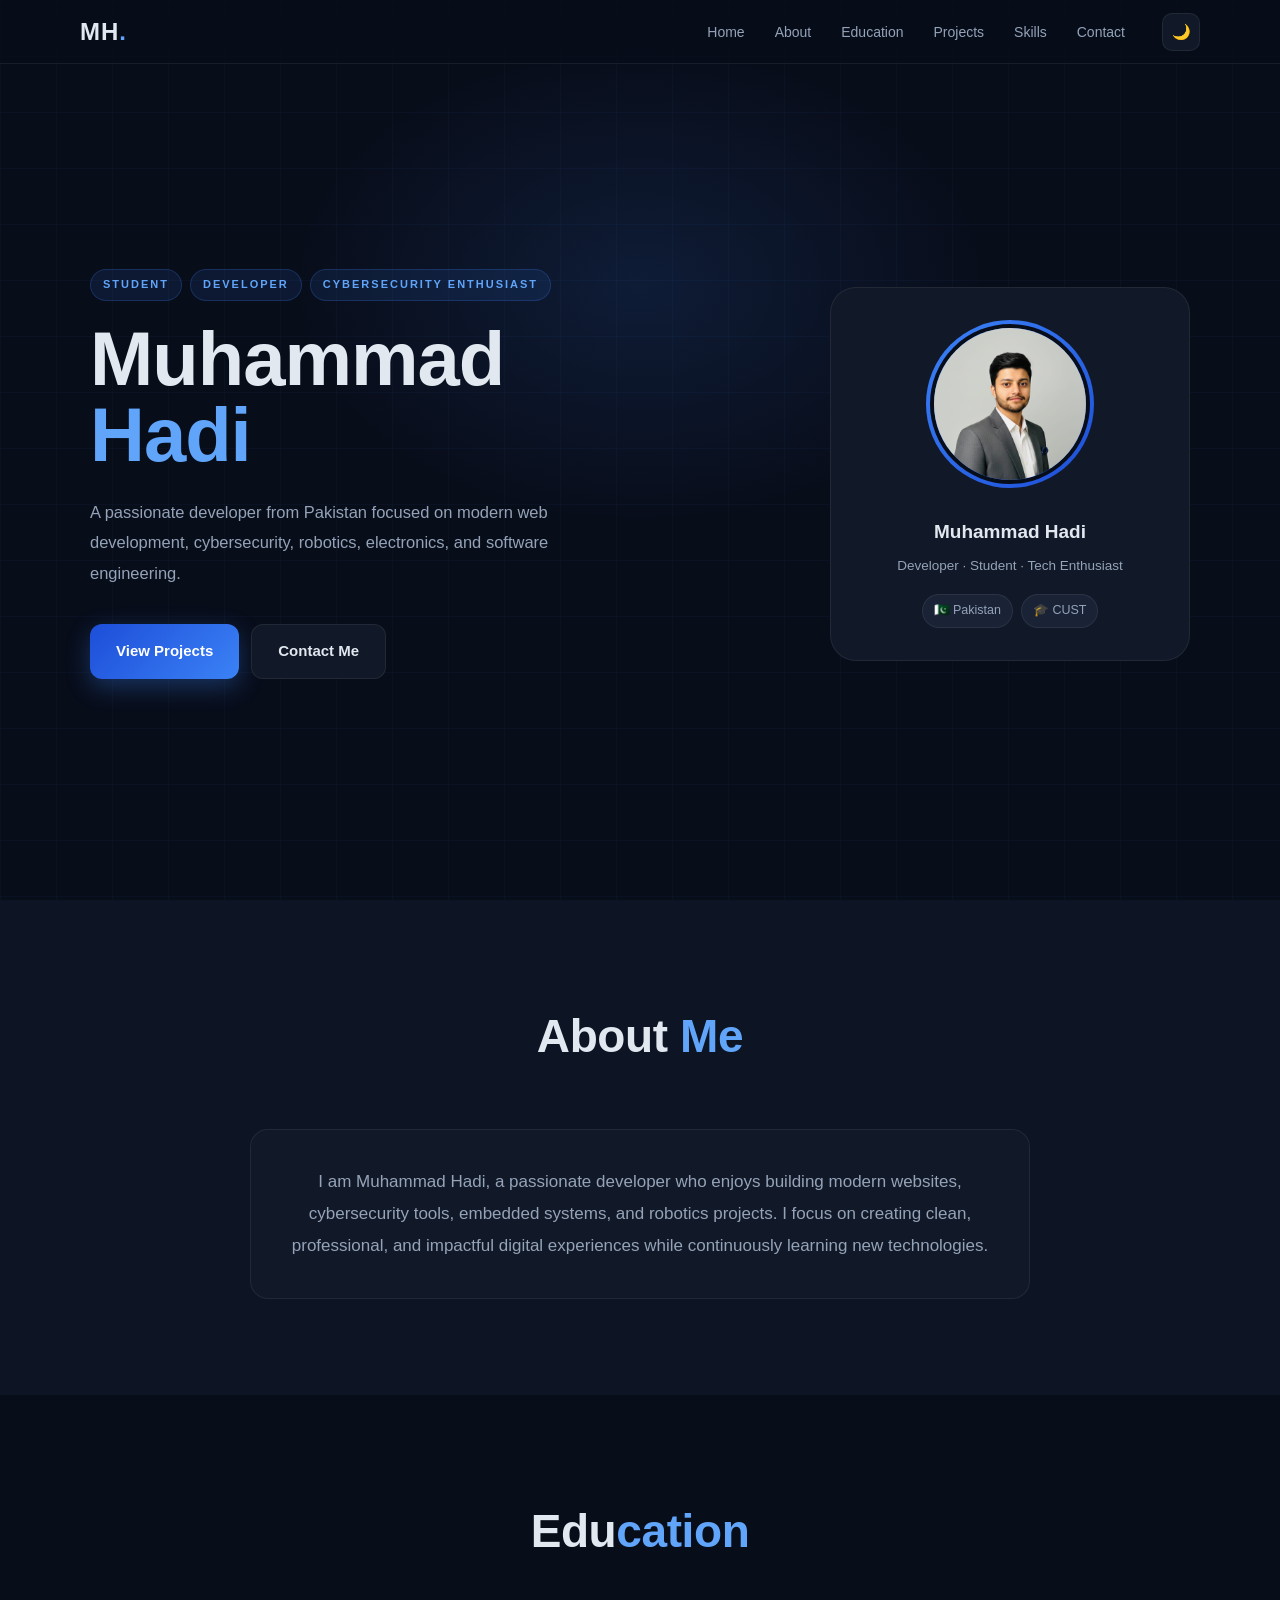
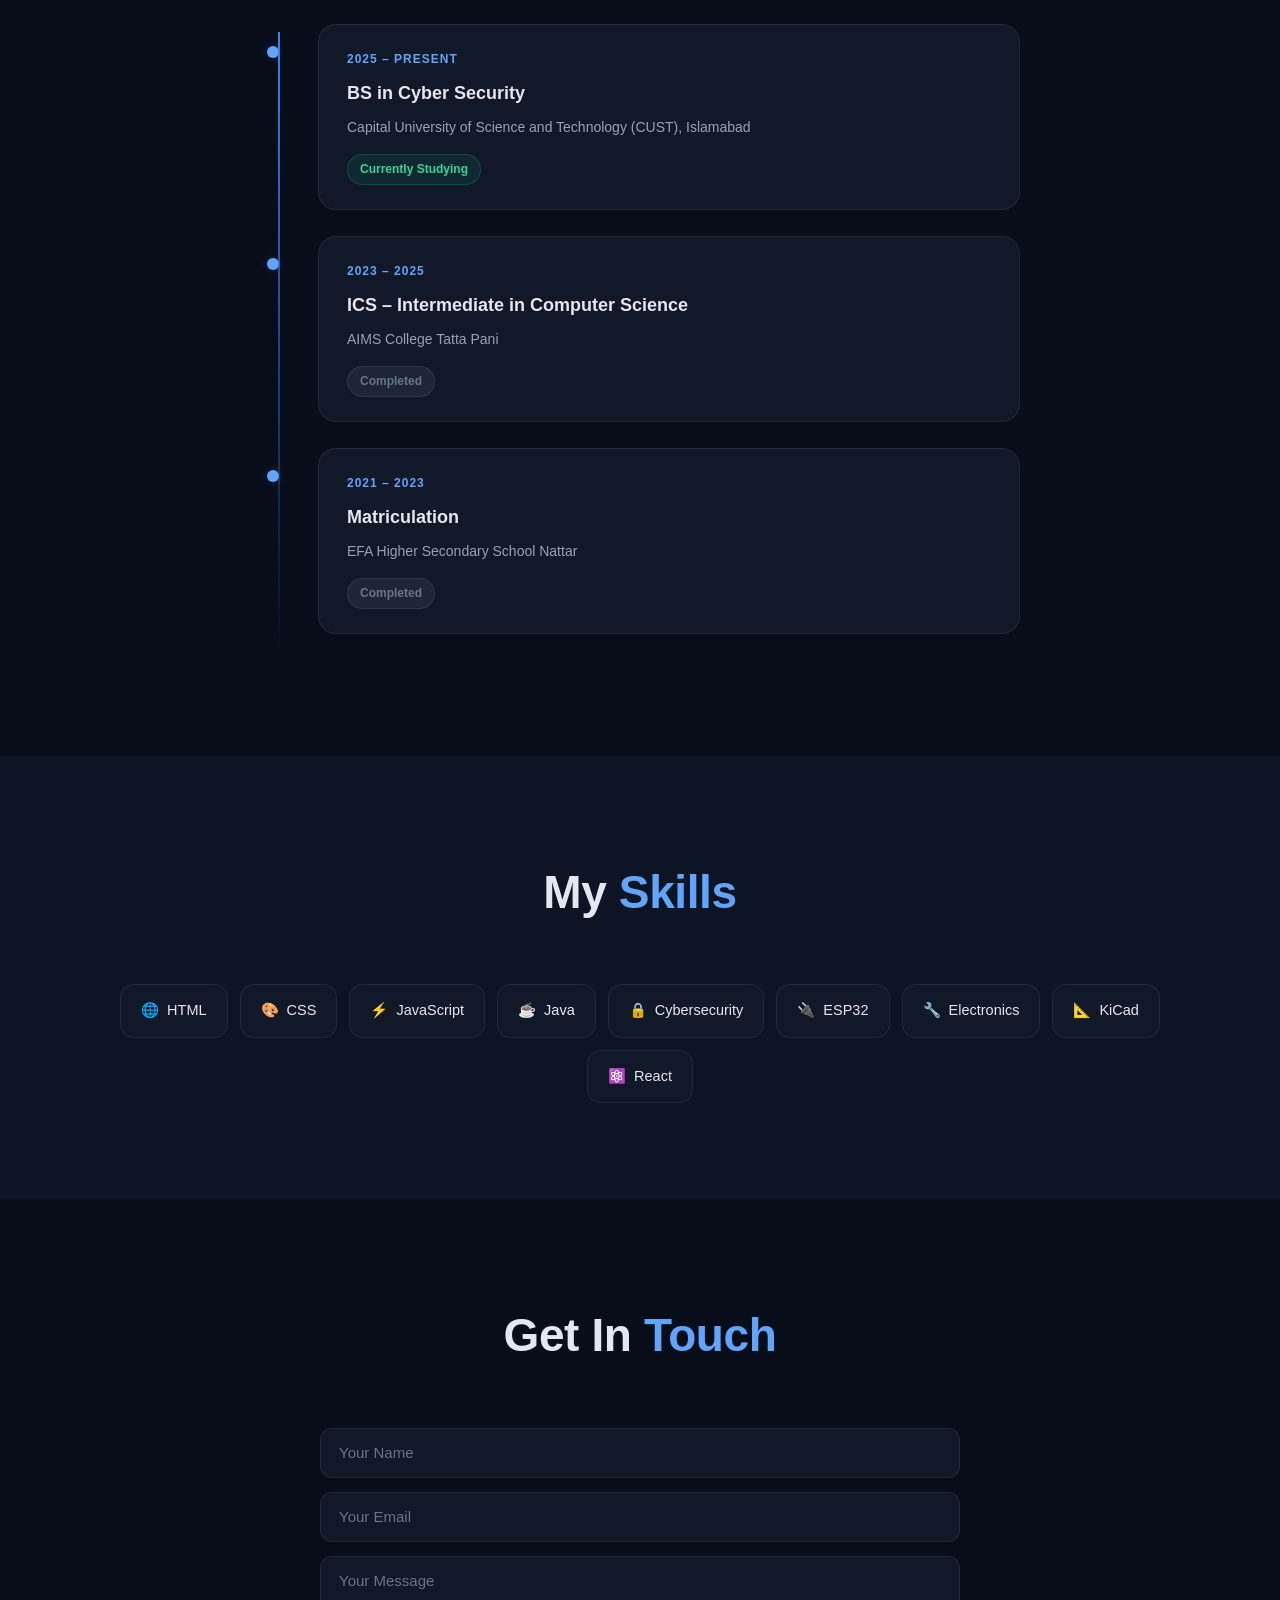
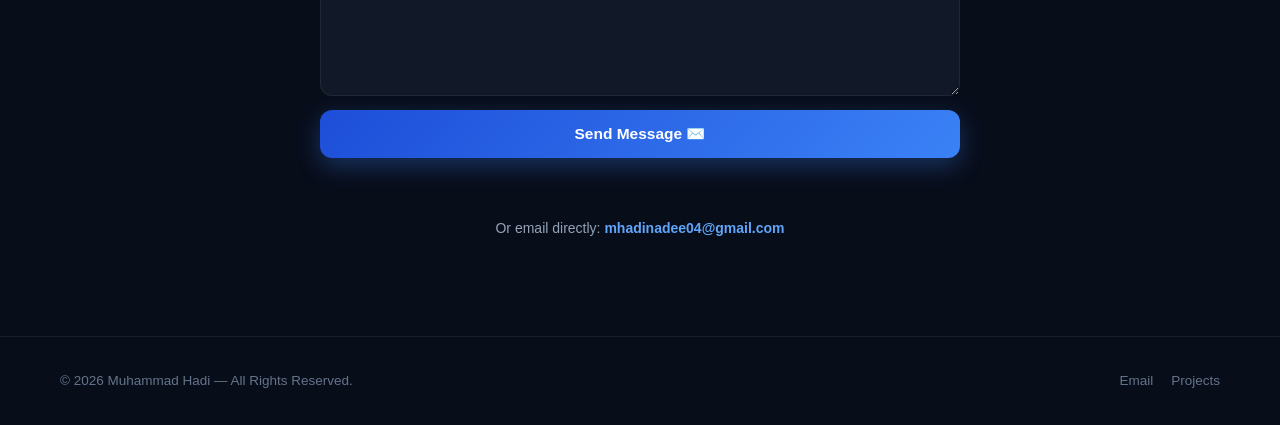
==== commit 65c28ae0: "Add files via upload" ====
--- a/index.html
+++ b/index.html
@@ -4,31 +4,22 @@
   <meta charset="UTF-8" />
   <meta name="viewport" content="width=device-width, initial-scale=1.0" />
   <title>Muhammad Hadi | Developer & Cybersecurity Enthusiast</title>
-  <meta name="description" content="Muhammad Hadi is a developer, student, and tech enthusiast from Pakistan specializing in cybersecurity, software development, robotics, and electronics." />
-
-  <!-- FIX: was pointing to wrong icon type, now correctly uses .ico -->
+  <meta name="description" content="Muhammad Hadi is a developer, student, and tech enthusiast from Pakistan specialising in cybersecurity, software development, robotics, and electronics." />
   <link rel="icon" type="image/x-icon" href="assests/icon.ico" />
-
-  <!-- FIX: Added Google Fonts instead of generic fallback fonts -->
   <link rel="preconnect" href="https://fonts.googleapis.com">
   <link rel="preconnect" href="https://fonts.gstatic.com" crossorigin>
- 
 
   <link rel="stylesheet" href="style.css">
 </head>
 <body>
 
-  <!-- NAVBAR -->
+  <!-- ── NAVBAR ── -->
   <nav class="navbar" id="navbar">
     <div class="nav-container">
       <div class="logo">MH<span class="logo-dot">.</span></div>
 
-      <!-- FIX: Added mobile hamburger menu (was missing — nav-links were hidden on mobile with no replacement) -->
-      <button class="hamburger" id="hamburger" aria-label="Open menu">
-        <span></span><span></span><span></span>
-      </button>
-
       <ul class="nav-links" id="navLinks">
+        <li><a href="index.html">Home</a></li>
         <li><a href="#about">About</a></li>
         <li><a href="#education">Education</a></li>
         <li><a href="projects.html">Projects</a></li>
@@ -37,10 +28,13 @@
       </ul>
 
       <button id="themeToggle" class="theme-toggle" aria-label="Toggle theme">🌙</button>
+      <button class="hamburger" id="hamburger" aria-label="Open navigation menu" aria-expanded="false" aria-controls="navLinks">
+        <span></span><span></span><span></span>
+      </button>
     </div>
   </nav>
 
-  <!-- HERO -->
+  <!-- ── HERO ── -->
   <section class="hero">
     <div class="hero-bg-grid"></div>
     <div class="hero-content">
@@ -51,15 +45,9 @@
           <span>Developer</span>
           <span>Cybersecurity Enthusiast</span>
         </div>
-
         <h1>Muhammad<br><span class="accent">Hadi</span></h1>
-
-        <p>
-          A passionate developer from Pakistan focused on modern web development, cybersecurity, robotics, electronics, and software engineering.
-        </p>
-
+        <p>A passionate developer from Pakistan focused on modern web development, cybersecurity, robotics, electronics, and software engineering.</p>
         <div class="buttons">
-          <!-- FIX: "View Projects" button now correctly links to projects.html instead of broken #projects anchor -->
           <a href="projects.html" class="btn primary">View Projects</a>
           <a href="#contact" class="btn secondary">Contact Me</a>
         </div>
@@ -67,7 +55,7 @@
 
       <div class="profile-card">
         <div class="profile-img-wrap">
-          <img src="assests/profile.jpg" alt="Muhammad Hadi profile photo">
+          <img src="assests/profile.jpg" alt="Muhammad Hadi">
         </div>
         <h2>Muhammad Hadi</h2>
         <p class="profile-tagline">Developer · Student · Tech Enthusiast</p>
@@ -80,23 +68,20 @@
     </div>
   </section>
 
-  <!-- ABOUT -->
+  <!-- ── ABOUT ── -->
   <section id="about" class="about">
     <div class="container">
       <h2 class="section-title">About <span class="accent">Me</span></h2>
       <div class="about-box">
-        <p>
-          I am Muhammad Hadi, a passionate developer who enjoys building modern websites, cybersecurity tools, embedded systems, and robotics projects. I focus on creating clean, professional, and impactful digital experiences while continuously learning new technologies.
-        </p>
-      </div>
-    </div>
-  </section>
-
-  <!-- EDUCATION -->
+        <p>I am Muhammad Hadi, a passionate developer who enjoys building modern websites, cybersecurity tools, embedded systems, and robotics projects. I focus on creating clean, professional, and impactful digital experiences while continuously learning new technologies.</p>
+      </div>
+    </div>
+  </section>
+
+  <!-- ── EDUCATION ── -->
   <section id="education" class="section-alt">
     <div class="container">
       <h2 class="section-title">Edu<span class="accent">cation</span></h2>
-
       <div class="timeline">
 
         <div class="timeline-item">
@@ -133,11 +118,10 @@
     </div>
   </section>
 
-  <!-- SKILLS -->
+  <!-- ── SKILLS ── -->
   <section id="skills" class="about">
     <div class="container">
       <h2 class="section-title">My <span class="accent">Skills</span></h2>
-
       <div class="skills-grid">
         <div class="skill"><span>🌐</span> HTML</div>
         <div class="skill"><span>🎨</span> CSS</div>
@@ -152,18 +136,27 @@
     </div>
   </section>
 
-  <!-- CONTACT -->
+  <!-- ── CONTACT ── -->
   <section id="contact" class="section-alt">
     <div class="container">
       <h2 class="section-title">Get In <span class="accent">Touch</span></h2>
 
-      <!-- FIX: Added action="https://formspree.io/..." fallback note and removed exposed API key -->
-      <!-- FIX: API key was hardcoded & exposed in original code — replaced with mailto fallback -->
-      <form class="contact-form" id="contactForm" novalidate>
-        <input type="text" id="name" placeholder="Your Name" required autocomplete="name">
-        <input type="email" id="email" placeholder="Your Email" required autocomplete="email">
-        <textarea id="message" placeholder="Your Message" required></textarea>
-        <button type="submit" class="btn primary">Send Message ✉️</button>
+     
+      <form class="contact-form" id="contactForm"
+            action="https://api.web3forms.com/submit"
+            method="POST">
+
+        <!-- Web3Forms hidden fields -->
+        <input type="hidden" name="access_key" value="e74b7075-1fa4-41b1-97ef-8f4cf16b2e5a">
+        <input type="hidden" name="subject"    value="New Portfolio Message">
+        <input type="hidden" name="redirect"   value="false">
+        <input type="checkbox" name="botcheck" style="display:none">
+
+        <input type="text"  name="name"    id="name"    placeholder="Your Name"    required autocomplete="name">
+        <input type="email" name="email"   id="email"   placeholder="Your Email"   required autocomplete="email">
+        <textarea           name="message" id="message" placeholder="Your Message" required></textarea>
+
+        <button type="submit" class="btn primary" id="submitBtn">Send Message ✉️</button>
       </form>
 
       <div id="status" role="status" aria-live="polite"></div>
@@ -185,70 +178,79 @@
   </footer>
 
   <script>
-    // ── Theme Toggle ─────────────────────────────────────────────
-    const themeToggle = document.getElementById('themeToggle');
-    const savedTheme = localStorage.getItem('theme');
-    if (savedTheme === 'light') {
-      document.body.classList.add('light-mode');
-      themeToggle.innerHTML = '☀️';
-    }
-    themeToggle.addEventListener('click', () => {
-      document.body.classList.toggle('light-mode');
-      const isLight = document.body.classList.contains('light-mode');
-      themeToggle.innerHTML = isLight ? '☀️' : '🌙';
-      localStorage.setItem('theme', isLight ? 'light' : 'dark');
+    /* ── Theme ─────────────────────────────────── */
+    const themeBtn  = document.getElementById('themeToggle');
+    const applyTheme = () => {
+      const light = localStorage.getItem('theme') === 'light';
+      document.body.classList.toggle('light-mode', light);
+      themeBtn.textContent = light ? '☀️' : '🌙';
+    };
+    applyTheme();
+    themeBtn.addEventListener('click', () => {
+      localStorage.setItem('theme', document.body.classList.contains('light-mode') ? 'dark' : 'light');
+      applyTheme();
     });
 
-    // ── Mobile Hamburger Menu (FIX: was completely missing) ────────
-    const hamburger = document.getElementById('hamburger');
-    const navLinks  = document.getElementById('navLinks');
-    hamburger.addEventListener('click', () => {
-      navLinks.classList.toggle('open');
-      hamburger.classList.toggle('active');
+    /* ── Hamburger ─────────────────────────────── */
+    const ham      = document.getElementById('hamburger');
+    const navLinks = document.getElementById('navLinks');
+    ham.addEventListener('click', () => {
+      const open = navLinks.classList.toggle('open');
+      ham.classList.toggle('active', open);
+      ham.setAttribute('aria-expanded', open);
     });
-    navLinks.querySelectorAll('a').forEach(link => {
-      link.addEventListener('click', () => {
-        navLinks.classList.remove('open');
-        hamburger.classList.remove('active');
-      });
+    navLinks.querySelectorAll('a').forEach(a => a.addEventListener('click', () => {
+      navLinks.classList.remove('open');
+      ham.classList.remove('active');
+      ham.setAttribute('aria-expanded', 'false');
+    }));
+
+    /* ── Navbar shadow on scroll ───────────────── */
+    window.addEventListener('scroll', () => {
+      document.getElementById('navbar').classList.toggle('scrolled', scrollY > 40);
+    }, { passive: true });
+
+    /* ── Contact form (Web3Forms AJAX) ────────── */
+    const form     = document.getElementById('contactForm');
+    const statusEl = document.getElementById('status');
+    const submitBtn= document.getElementById('submitBtn');
+
+    form.addEventListener('submit', async (e) => {
+      e.preventDefault();
+      submitBtn.disabled   = true;
+      submitBtn.textContent = 'Sending…';
+      statusEl.className   = '';
+      statusEl.textContent = '';
+
+      try {
+        const res  = await fetch('https://api.web3forms.com/submit', {
+          method: 'POST',
+          body:   new FormData(form)
+        });
+        const data = await res.json();
+
+        if (data.success) {
+          statusEl.textContent = '✅ Message sent! I\'ll get back to you soon.';
+          statusEl.className   = 'status-ok';
+          form.reset();
+        } else {
+          throw new Error(data.message || 'Unknown error');
+        }
+      } catch (err) {
+        statusEl.textContent = '❌ Sending failed. Please email mhadinadee04@gmail.com directly.';
+        statusEl.className   = 'status-error';
+        console.error(err);
+      } finally {
+        submitBtn.disabled   = false;
+        submitBtn.textContent = 'Send Message ✉️';
+      }
     });
 
-    // ── Navbar scroll shadow ──────────────────────────────────────
-    window.addEventListener('scroll', () => {
-      document.getElementById('navbar').classList.toggle('scrolled', window.scrollY > 40);
-    });
-
-    // ── Contact Form (FIX: removed exposed Resend API key, use mailto fallback) ──
-    const form = document.getElementById('contactForm');
-    const statusEl = document.getElementById('status');
-
-    form.addEventListener('submit', (e) => {
-      e.preventDefault();
-      const name    = document.getElementById('name').value.trim();
-      const email   = document.getElementById('email').value.trim();
-      const message = document.getElementById('message').value.trim();
-
-      if (!name || !email || !message) {
-        statusEl.textContent = 'Please fill in all fields.';
-        statusEl.className = 'status-error';
-        return;
-      }
-
-      // FIX: Original code had an exposed API key (re_SVFe1prt_...) — removed.
-      // Using mailto: as a safe, zero-backend alternative.
-      const subject = encodeURIComponent(`Portfolio Message from ${name}`);
-      const body    = encodeURIComponent(`Name: ${name}\nEmail: ${email}\n\nMessage:\n${message}`);
-      window.location.href = `mailto:mhadinadee04@gmail.com?subject=${subject}&body=${body}`;
-
-      statusEl.textContent = '✅ Opening your email client…';
-      statusEl.className = 'status-ok';
-      form.reset();
-    });
-
-    // ── Scroll-reveal animation ───────────────────────────────────
-    const observer = new IntersectionObserver((entries) => {
-      entries.forEach(e => { if (e.isIntersecting) e.target.classList.add('visible'); });
-    }, { threshold: 0.12 });
+    /* ── Scroll reveal ─────────────────────────── */
+    const observer = new IntersectionObserver(entries =>
+      entries.forEach(e => { if (e.isIntersecting) e.target.classList.add('visible'); }),
+      { threshold: 0.1 }
+    );
     document.querySelectorAll('.card, .skill, .about-box').forEach(el => observer.observe(el));
   </script>
 
--- a/style.css
+++ b/style.css
@@ -1,53 +1,50 @@
-/* ═══════════════════════════════════════════════
-   MUHAMMAD HADI PORTFOLIO — style.css
-   Dark theme (default) + polished light theme
-═══════════════════════════════════════════════ */
-
-/* ── Variables ───────────────────────────────── */
+/* ═══════════════════════════════════════════════════
+   MUHAMMAD HADI PORTFOLIO  —  style.css
+   Full mobile-first rewrite + working email form
+═══════════════════════════════════════════════════ */
+
+/* ── Variables ─────────────────────────────────── */
 :root {
-  --bg:          #080d1a;
-  --bg-alt:      #0d1424;
-  --surface:     #111827;
-  --surface-2:   #1a2236;
-  --border:      rgba(255,255,255,0.07);
-  --border-hover:rgba(96,165,250,0.45);
-  --text:        #e2e8f0;
-  --text-muted:  #94a3b8;
-  --text-dim:    #64748b;
-  --accent:      #3b82f6;
-  --accent-2:    #60a5fa;
-  --accent-glow: rgba(59,130,246,0.25);
-  --radius:      20px;
-  --radius-sm:   12px;
-  --transition:  0.3s ease;
-  --font-head:   'Syne', sans-serif;
-  --font-body:   'DM Sans', sans-serif;
-  --nav-h:       72px;
-}
-
-/* ── Light mode overrides ────────────────────── */
+  --bg:           #080d1a;
+  --bg-alt:       #0d1424;
+  --surface:      #111827;
+  --surface-2:    #1a2236;
+  --border:       rgba(255,255,255,0.07);
+  --border-hover: rgba(96,165,250,0.45);
+  --text:         #e2e8f0;
+  --text-muted:   #94a3b8;
+  --text-dim:     #64748b;
+  --accent:       #3b82f6;
+  --accent-2:     #60a5fa;
+  --accent-glow:  rgba(59,130,246,0.22);
+  --radius:       18px;
+  --radius-sm:    12px;
+  --ease:         0.28s ease;
+  --font-head:    'Syne', sans-serif;
+  --font-body:    'DM Sans', sans-serif;
+  --nav-h:        64px;
+}
+
+/* ── Light mode ────────────────────────────────── */
 body.light-mode {
-  --bg:          #f0f4ff;
-  --bg-alt:      #e6edf8;
-  --surface:     #ffffff;
-  --surface-2:   #dce8f7;
-  --border:      rgba(59,130,246,0.15);
-  --border-hover:rgba(37,99,235,0.4);
-  --text:        #0f172a;
-  --text-muted:  #374151;
-  --text-dim:    #6b7280;
-  --accent:      #1d4ed8;
-  --accent-2:    #2563eb;
-  --accent-glow: rgba(37,99,235,0.15);
-}
-
-/* ── Reset & base ────────────────────────────── */
-*, *::before, *::after {
-  margin: 0; padding: 0;
-  box-sizing: border-box;
-}
-
-html { scroll-behavior: smooth; }
+  --bg:           #f0f4ff;
+  --bg-alt:       #e4ecf8;
+  --surface:      #ffffff;
+  --surface-2:    #d8e6f5;
+  --border:       rgba(37,99,235,0.14);
+  --border-hover: rgba(37,99,235,0.42);
+  --text:         #0f172a;
+  --text-muted:   #334155;
+  --text-dim:     #64748b;
+  --accent:       #1d4ed8;
+  --accent-2:     #2563eb;
+  --accent-glow:  rgba(37,99,235,0.14);
+}
+
+/* ── Reset ─────────────────────────────────────── */
+*, *::before, *::after { margin:0; padding:0; box-sizing:border-box; }
+html { scroll-behavior:smooth; -webkit-text-size-adjust:100%; }
+img  { display:block; max-width:100%; }
 
 body {
   font-family: var(--font-body);
@@ -55,692 +52,418 @@
   color: var(--text);
   overflow-x: hidden;
   line-height: 1.75;
-  transition: background var(--transition), color var(--transition);
-}
-
-/* ── Utility ─────────────────────────────────── */
-.container {
-  max-width: 1200px;
-  margin: 0 auto;
-  padding: 0 24px;
-}
-
-.accent { color: var(--accent-2); }
-
-/* ── Navbar ──────────────────────────────────── */
+  -webkit-font-smoothing: antialiased;
+  transition: background var(--ease), color var(--ease);
+}
+
+/* ── Utility ───────────────────────────────────── */
+.container { max-width:1160px; margin:0 auto; padding:0 20px; }
+.accent    { color:var(--accent-2); }
+
+/* ══════════════════════════════════════════════════
+   NAVBAR
+══════════════════════════════════════════════════ */
 .navbar {
   position: fixed;
-  top: 0; left: 0; right: 0;
+  top:0; left:0; right:0;
   height: var(--nav-h);
-  background: rgba(8,13,26,0.82);
-  backdrop-filter: blur(18px);
-  -webkit-backdrop-filter: blur(18px);
+  background: rgba(8,13,26,0.85);
+  backdrop-filter: blur(20px);
+  -webkit-backdrop-filter: blur(20px);
   border-bottom: 1px solid var(--border);
-  z-index: 999;
-  transition: background var(--transition), box-shadow var(--transition);
-}
-
-body.light-mode .navbar {
-  background: rgba(240,244,255,0.88);
-}
-
-.navbar.scrolled {
-  box-shadow: 0 4px 24px rgba(0,0,0,0.25);
-}
-
-body.light-mode .navbar.scrolled {
-  box-shadow: 0 4px 24px rgba(59,130,246,0.12);
-}
+  z-index: 1000;
+  transition: background var(--ease), box-shadow var(--ease);
+}
+body.light-mode .navbar { background: rgba(240,244,255,0.90); }
+.navbar.scrolled { box-shadow: 0 4px 28px rgba(0,0,0,0.22); }
+body.light-mode .navbar.scrolled { box-shadow: 0 4px 20px rgba(37,99,235,0.10); }
 
 .nav-container {
-  max-width: 1200px;
-  margin: 0 auto;
-  height: 100%;
-  display: flex;
-  justify-content: space-between;
-  align-items: center;
-  padding: 0 24px;
-  gap: 20px;
+  max-width: 1160px; margin:0 auto;
+  height:100%; display:flex;
+  align-items:center; justify-content:space-between;
+  padding:0 20px; gap:12px;
 }
 
 .logo {
   font-family: var(--font-head);
-  font-size: 26px;
-  font-weight: 800;
-  letter-spacing: 1px;
-  color: var(--text);
-  flex-shrink: 0;
-}
-
-.logo-dot { color: var(--accent-2); }
-
+  font-size:24px; font-weight:800;
+  letter-spacing:1px; color:var(--text);
+  flex-shrink:0; user-select:none;
+}
+.logo-dot { color:var(--accent-2); }
+
+/* desktop nav links */
 .nav-links {
-  display: flex;
-  gap: 8px;
-  list-style: none;
-}
-
+  display:flex; gap:4px; list-style:none;
+  margin-left:auto; margin-right:12px;
+}
 .nav-links a {
-  color: var(--text-muted);
-  text-decoration: none;
-  font-size: 14.5px;
-  font-weight: 500;
-  padding: 7px 14px;
-  border-radius: 8px;
-  transition: color var(--transition), background var(--transition);
-}
-
-.nav-links a:hover {
-  color: var(--accent-2);
-  background: rgba(96,165,250,0.08);
-}
-
-body.light-mode .nav-links a:hover {
-  background: rgba(37,99,235,0.09);
-}
-
-/* Theme toggle */
+  color:var(--text-muted); text-decoration:none;
+  font-size:14px; font-weight:500;
+  padding:7px 13px; border-radius:8px;
+  transition:color var(--ease), background var(--ease);
+  white-space:nowrap;
+}
+.nav-links a:hover { color:var(--accent-2); background:rgba(96,165,250,0.08); }
+body.light-mode .nav-links a:hover { background:rgba(37,99,235,0.08); }
+
+/* theme toggle */
 .theme-toggle {
-  background: var(--surface);
-  border: 1px solid var(--border);
-  color: var(--text);
-  width: 40px; height: 40px;
-  border-radius: 10px;
-  cursor: pointer;
-  font-size: 16px;
-  display: flex; align-items: center; justify-content: center;
-  transition: var(--transition);
-  flex-shrink: 0;
-}
-
-.theme-toggle:hover { background: var(--surface-2); }
-
-/* Hamburger */
+  background:var(--surface); border:1px solid var(--border);
+  color:var(--text); width:38px; height:38px;
+  border-radius:10px; cursor:pointer; font-size:15px;
+  display:flex; align-items:center; justify-content:center;
+  transition:background var(--ease); flex-shrink:0;
+}
+.theme-toggle:hover { background:var(--surface-2); }
+
+/* hamburger */
 .hamburger {
-  display: none;
-  flex-direction: column;
-  justify-content: center;
-  gap: 5px;
-  width: 38px; height: 38px;
-  background: none;
-  border: 1px solid var(--border);
-  border-radius: 8px;
-  cursor: pointer;
-  padding: 8px;
-  order: 3;
-}
-
+  display:none;
+  flex-direction:column; justify-content:center; gap:5px;
+  width:38px; height:38px; background:none;
+  border:1px solid var(--border); border-radius:8px;
+  cursor:pointer; padding:9px; flex-shrink:0;
+  /* tap target safety */
+  -webkit-tap-highlight-color: transparent;
+}
 .hamburger span {
-  display: block;
-  height: 2px;
-  background: var(--text);
-  border-radius: 2px;
-  transition: var(--transition);
-  transform-origin: center;
-}
-
-.hamburger.active span:nth-child(1) { transform: rotate(45deg) translate(5px,5px); }
-.hamburger.active span:nth-child(2) { opacity: 0; }
-.hamburger.active span:nth-child(3) { transform: rotate(-45deg) translate(5px,-5px); }
-
-/* ── Hero ────────────────────────────────────── */
+  display:block; height:2px; border-radius:2px;
+  background:var(--text);
+  transition:transform var(--ease), opacity var(--ease);
+  transform-origin:center;
+}
+.hamburger.active span:nth-child(1) { transform:rotate(45deg) translate(5px,5px); }
+.hamburger.active span:nth-child(2) { opacity:0; transform:scaleX(0); }
+.hamburger.active span:nth-child(3) { transform:rotate(-45deg) translate(5px,-5px); }
+
+/* ══════════════════════════════════════════════════
+   HERO
+══════════════════════════════════════════════════ */
 .hero {
-  min-height: 100vh;
-  display: flex;
-  align-items: center;
-  justify-content: center;
-  padding: calc(var(--nav-h) + 60px) 24px 80px;
-  position: relative;
-  overflow: hidden;
-}
-
-/* Subtle grid background */
+  min-height:100svh;
+  display:flex; align-items:center; justify-content:center;
+  padding: calc(var(--nav-h) + 48px) 20px 64px;
+  position:relative; overflow:hidden;
+}
+
 .hero-bg-grid {
-  position: absolute;
-  inset: 0;
+  position:absolute; inset:0; pointer-events:none;
   background-image:
-    linear-gradient(rgba(59,130,246,0.04) 1px, transparent 1px),
-    linear-gradient(90deg, rgba(59,130,246,0.04) 1px, transparent 1px);
-  background-size: 60px 60px;
-  pointer-events: none;
-}
-
+    linear-gradient(rgba(59,130,246,0.045) 1px, transparent 1px),
+    linear-gradient(90deg, rgba(59,130,246,0.045) 1px, transparent 1px);
+  background-size:56px 56px;
+}
 body.light-mode .hero-bg-grid {
   background-image:
     linear-gradient(rgba(37,99,235,0.06) 1px, transparent 1px),
     linear-gradient(90deg, rgba(37,99,235,0.06) 1px, transparent 1px);
 }
 
-/* Radial glow behind content */
 .hero::before {
-  content: '';
-  position: absolute;
-  top: 10%; left: 50%;
-  transform: translateX(-50%);
-  width: 700px; height: 500px;
-  background: radial-gradient(ellipse, rgba(59,130,246,0.12) 0%, transparent 70%);
-  pointer-events: none;
-}
-
+  content:''; position:absolute; top:5%; left:50%; transform:translateX(-50%);
+  width:min(700px,100%); height:480px;
+  background:radial-gradient(ellipse, rgba(59,130,246,0.13) 0%, transparent 70%);
+  pointer-events:none;
+}
 body.light-mode .hero::before {
-  background: radial-gradient(ellipse, rgba(37,99,235,0.10) 0%, transparent 70%);
+  background:radial-gradient(ellipse, rgba(37,99,235,0.11) 0%, transparent 70%);
 }
 
 .hero-content {
-  max-width: 1150px;
-  width: 100%;
-  display: grid;
-  grid-template-columns: 1fr 380px;
-  gap: 60px;
-  align-items: center;
-  position: relative;
+  max-width:1100px; width:100%; position:relative;
+  display:grid; grid-template-columns:1fr 360px; gap:56px; align-items:center;
 }
 
 .subtitle {
-  display: flex;
-  flex-wrap: wrap;
-  gap: 8px;
-  margin-bottom: 22px;
-}
-
+  display:flex; flex-wrap:wrap; gap:8px; margin-bottom:20px;
+}
 .subtitle span {
-  font-size: 12px;
-  font-weight: 600;
-  text-transform: uppercase;
-  letter-spacing: 2px;
-  color: var(--accent-2);
-  background: rgba(59,130,246,0.12);
-  border: 1px solid rgba(59,130,246,0.2);
-  padding: 5px 12px;
-  border-radius: 20px;
-}
-
+  font-size:11px; font-weight:600; text-transform:uppercase; letter-spacing:2px;
+  color:var(--accent-2); background:rgba(59,130,246,0.11);
+  border:1px solid rgba(59,130,246,0.22); padding:5px 12px; border-radius:20px;
+}
 body.light-mode .subtitle span {
-  background: rgba(37,99,235,0.10);
-  border-color: rgba(37,99,235,0.25);
+  background:rgba(37,99,235,0.09); border-color:rgba(37,99,235,0.24);
 }
 
 .hero-text h1 {
-  font-family: var(--font-head);
-  font-size: 76px;
-  font-weight: 800;
-  line-height: 1.0;
-  margin-bottom: 28px;
-  letter-spacing: -1px;
-}
-
+  font-family:var(--font-head); font-size:clamp(42px,7vw,76px);
+  font-weight:800; line-height:1.0; letter-spacing:-1px; margin-bottom:24px;
+}
 .hero-text p {
-  color: var(--text-muted);
-  font-size: 17px;
-  max-width: 560px;
-  margin-bottom: 40px;
-  line-height: 1.8;
-}
-
-.buttons {
-  display: flex;
-  gap: 14px;
-  flex-wrap: wrap;
-}
-
-/* Buttons */
+  color:var(--text-muted); font-size:16.5px; max-width:520px;
+  margin-bottom:36px; line-height:1.85;
+}
+.buttons { display:flex; gap:12px; flex-wrap:wrap; }
+
+/* buttons */
 .btn {
-  display: inline-block;
-  padding: 14px 28px;
-  border-radius: var(--radius-sm);
-  text-decoration: none;
-  border: none;
-  cursor: pointer;
-  font-family: var(--font-body);
-  font-weight: 600;
-  font-size: 15px;
-  transition: transform 0.25s ease, box-shadow 0.25s ease, background var(--transition);
-}
-
+  display:inline-block; padding:13px 26px; border-radius:var(--radius-sm);
+  text-decoration:none; border:none; cursor:pointer;
+  font-family:var(--font-body); font-weight:600; font-size:15px;
+  transition:transform .22s ease, box-shadow .22s ease, background var(--ease);
+  /* large tap target on mobile */
+  min-height:48px; display:inline-flex; align-items:center; justify-content:center;
+  -webkit-tap-highlight-color:transparent;
+}
 .primary {
-  background: linear-gradient(135deg, #1d4ed8, #3b82f6);
-  color: #fff;
-  box-shadow: 0 8px 28px rgba(59,130,246,0.35);
-}
-
-.primary:hover {
-  transform: translateY(-3px);
-  box-shadow: 0 14px 36px rgba(59,130,246,0.45);
-}
-
+  background:linear-gradient(135deg,#1d4ed8,#3b82f6); color:#fff;
+  box-shadow:0 8px 24px rgba(59,130,246,0.32);
+}
+.primary:hover { transform:translateY(-3px); box-shadow:0 14px 32px rgba(59,130,246,0.42); }
 body.light-mode .primary {
-  background: linear-gradient(135deg, #1e40af, #2563eb);
-  box-shadow: 0 8px 24px rgba(37,99,235,0.3);
-}
-
+  background:linear-gradient(135deg,#1e40af,#2563eb);
+  box-shadow:0 8px 22px rgba(37,99,235,0.28);
+}
 .secondary {
-  background: var(--surface);
-  color: var(--text);
-  border: 1px solid var(--border);
-}
-
-.secondary:hover {
-  background: var(--surface-2);
-  transform: translateY(-2px);
-}
-
-/* Profile card */
+  background:var(--surface); color:var(--text); border:1px solid var(--border);
+}
+.secondary:hover { background:var(--surface-2); transform:translateY(-2px); }
+
+/* profile card */
 .profile-card {
-  background: var(--surface);
-  border: 1px solid var(--border);
-  border-radius: 28px;
-  padding: 36px 28px;
-  text-align: center;
-  backdrop-filter: blur(12px);
-  transition: border-color var(--transition), box-shadow var(--transition), background var(--transition);
-}
-
-body.light-mode .profile-card {
-  box-shadow: 0 4px 32px rgba(37,99,235,0.08);
-}
-
-.profile-card:hover {
-  border-color: var(--border-hover);
-  box-shadow: 0 0 36px var(--accent-glow);
-}
+  background:var(--surface); border:1px solid var(--border);
+  border-radius:26px; padding:32px 24px; text-align:center;
+  transition:border-color var(--ease), box-shadow var(--ease), background var(--ease);
+}
+body.light-mode .profile-card { box-shadow:0 4px 28px rgba(37,99,235,0.08); }
+.profile-card:hover { border-color:var(--border-hover); box-shadow:0 0 32px var(--accent-glow); }
 
 .profile-img-wrap {
-  display: inline-block;
-  border-radius: 50%;
-  padding: 4px;
-  background: linear-gradient(135deg, #3b82f6, #1d4ed8);
-  margin-bottom: 20px;
-}
-
-body.light-mode .profile-img-wrap {
-  background: linear-gradient(135deg, #2563eb, #1e40af);
-}
-
+  display:inline-block; border-radius:50%; padding:4px;
+  background:linear-gradient(135deg,#3b82f6,#1d4ed8); margin-bottom:18px;
+}
+body.light-mode .profile-img-wrap { background:linear-gradient(135deg,#2563eb,#1e40af); }
 .profile-card img {
-  width: 180px; height: 180px;
-  border-radius: 50%;
-  object-fit: cover;
-  display: block;
-  border: 4px solid var(--bg);
-}
-
+  width:160px; height:160px; border-radius:50%; object-fit:cover;
+  border:4px solid var(--bg);
+}
 .profile-card h2 {
-  font-family: var(--font-head);
-  font-size: 20px;
-  font-weight: 700;
-  margin-bottom: 6px;
-}
-
-.profile-tagline {
-  color: var(--text-muted);
-  font-size: 14px;
-  margin-bottom: 18px;
-}
-
-.profile-badges {
-  display: flex;
-  justify-content: center;
-  gap: 10px;
-  flex-wrap: wrap;
-}
-
+  font-family:var(--font-head); font-size:19px; font-weight:700; margin-bottom:6px;
+}
+.profile-tagline { color:var(--text-muted); font-size:13.5px; margin-bottom:16px; }
+.profile-badges { display:flex; justify-content:center; gap:8px; flex-wrap:wrap; }
 .profile-badges span {
-  font-size: 13px;
-  background: var(--surface-2);
-  border: 1px solid var(--border);
-  color: var(--text-muted);
-  padding: 5px 12px;
-  border-radius: 20px;
-}
-
-/* ── Sections ────────────────────────────────── */
-section { padding: 110px 24px; }
-
-.about     { background: var(--bg-alt); }
-.section-alt { background: var(--bg); }
-
-body.light-mode .about     { background: var(--bg-alt); }
-body.light-mode .section-alt { background: var(--bg); }
+  font-size:12.5px; background:var(--surface-2); border:1px solid var(--border);
+  color:var(--text-muted); padding:5px 11px; border-radius:20px;
+}
+
+/* ══════════════════════════════════════════════════
+   SECTIONS
+══════════════════════════════════════════════════ */
+section { padding:96px 20px; }
+.about       { background:var(--bg-alt); }
+.section-alt { background:var(--bg); }
 
 .section-title {
-  font-family: var(--font-head);
-  text-align: center;
-  font-size: 48px;
-  font-weight: 800;
-  margin-bottom: 60px;
-  letter-spacing: -0.5px;
-}
-
-/* About */
+  font-family:var(--font-head); text-align:center;
+  font-size:clamp(28px,5vw,46px); font-weight:800;
+  margin-bottom:52px; letter-spacing:-.4px;
+}
+
+/* about box */
 .about-box {
-  max-width: 820px;
-  margin: 0 auto;
-  text-align: center;
-  color: var(--text-muted);
-  font-size: 17.5px;
-  line-height: 1.9;
-  background: var(--surface);
-  border: 1px solid var(--border);
-  border-radius: var(--radius);
-  padding: 40px 48px;
-  opacity: 0;
-  transform: translateY(20px);
-  transition: opacity 0.6s ease, transform 0.6s ease, background var(--transition);
-}
-
-body.light-mode .about-box {
-  color: var(--text-muted);
-  box-shadow: 0 4px 24px rgba(37,99,235,0.06);
-}
-
-.about-box.visible { opacity: 1; transform: none; }
-
-/* Timeline (Education) */
+  max-width:780px; margin:0 auto; text-align:center;
+  color:var(--text-muted); font-size:17px; line-height:1.9;
+  background:var(--surface); border:1px solid var(--border);
+  border-radius:var(--radius); padding:36px 40px;
+  opacity:0; transform:translateY(18px);
+  transition:opacity .55s ease, transform .55s ease, background var(--ease);
+}
+body.light-mode .about-box { box-shadow:0 4px 22px rgba(37,99,235,0.06); }
+.about-box.visible { opacity:1; transform:none; }
+
+/* timeline */
 .timeline {
-  max-width: 800px;
-  margin: 0 auto;
-  display: flex;
-  flex-direction: column;
-  gap: 0;
-  position: relative;
-}
-
+  max-width:760px; margin:0 auto;
+  display:flex; flex-direction:column;
+  position:relative;
+}
 .timeline::before {
-  content: '';
-  position: absolute;
-  left: 20px; top: 10px; bottom: 10px;
-  width: 2px;
-  background: linear-gradient(to bottom, var(--accent), transparent);
-}
-
+  content:''; position:absolute; left:18px; top:8px; bottom:8px;
+  width:2px; background:linear-gradient(to bottom,var(--accent),transparent);
+}
 .timeline-item {
-  display: grid;
-  grid-template-columns: 44px 1fr;
-  gap: 20px;
-  align-items: start;
-  padding-bottom: 30px;
-}
-
+  display:grid; grid-template-columns:40px 1fr;
+  gap:18px; align-items:start; padding-bottom:26px;
+}
 .timeline-dot {
-  width: 14px; height: 14px;
-  background: var(--accent-2);
-  border-radius: 50%;
-  margin-top: 22px;
-  margin-left: 7px;
-  box-shadow: 0 0 10px var(--accent-glow);
-  flex-shrink: 0;
-}
-
+  width:12px; height:12px; background:var(--accent-2);
+  border-radius:50%; margin-top:22px; margin-left:7px;
+  box-shadow:0 0 8px var(--accent-glow); flex-shrink:0;
+}
 .card {
-  background: var(--surface);
-  border: 1px solid var(--border);
-  border-radius: var(--radius);
-  padding: 28px 32px;
-  transition: transform 0.35s ease, border-color 0.35s ease, box-shadow 0.35s ease, background var(--transition);
-  opacity: 0;
-  transform: translateY(20px);
-}
-
-body.light-mode .card {
-  box-shadow: 0 2px 16px rgba(37,99,235,0.06);
-}
-
-.card.visible { opacity: 1; transform: translateY(0); }
-
-.card:hover {
-  transform: translateY(-6px);
-  border-color: var(--border-hover);
-  box-shadow: 0 12px 32px var(--accent-glow);
-}
-
-.card-year {
-  font-size: 13px;
-  font-weight: 600;
-  letter-spacing: 1px;
-  color: var(--accent-2);
-  text-transform: uppercase;
-  margin-bottom: 10px;
-}
-
-.card-degree {
-  font-family: var(--font-head);
-  font-size: 19px;
-  font-weight: 700;
-  color: var(--text);
-  margin-bottom: 8px;
-}
-
-.card-info {
-  color: var(--text-muted);
-  font-size: 14.5px;
-  margin-bottom: 16px;
-}
-
-.badge {
-  display: inline-block;
-  font-size: 12px;
-  font-weight: 600;
-  padding: 4px 12px;
-  border-radius: 20px;
-  letter-spacing: 0.5px;
-}
-
-.badge-active {
-  background: rgba(16,185,129,0.12);
-  color: #34d399;
-  border: 1px solid rgba(16,185,129,0.25);
-}
-
-body.light-mode .badge-active {
-  background: rgba(5,150,105,0.10);
-  color: #065f46;
-  border-color: rgba(5,150,105,0.3);
-}
-
-.badge-done {
-  background: rgba(148,163,184,0.1);
-  color: var(--text-dim);
-  border: 1px solid rgba(148,163,184,0.15);
-}
-
-body.light-mode .badge-done {
-  background: rgba(100,116,139,0.10);
-  color: #475569;
-  border-color: rgba(100,116,139,0.2);
-}
-
-/* Skills grid */
-.skills-grid {
-  display: flex;
-  flex-wrap: wrap;
-  justify-content: center;
-  gap: 14px;
-}
-
+  background:var(--surface); border:1px solid var(--border);
+  border-radius:var(--radius); padding:24px 28px;
+  transition:transform .32s ease, border-color .32s ease, box-shadow .32s ease, background var(--ease);
+  opacity:0; transform:translateY(18px);
+}
+body.light-mode .card { box-shadow:0 2px 14px rgba(37,99,235,0.06); }
+.card.visible { opacity:1; transform:translateY(0); }
+.card:hover   { transform:translateY(-5px); border-color:var(--border-hover); box-shadow:0 10px 28px var(--accent-glow); }
+.card-year    { font-size:12px; font-weight:600; letter-spacing:1px; color:var(--accent-2); text-transform:uppercase; margin-bottom:8px; }
+.card-degree  { font-family:var(--font-head); font-size:18px; font-weight:700; color:var(--text); margin-bottom:6px; }
+.card-info    { color:var(--text-muted); font-size:14px; margin-bottom:14px; }
+
+.badge { display:inline-block; font-size:12px; font-weight:600; padding:4px 12px; border-radius:20px; }
+.badge-active { background:rgba(16,185,129,0.11); color:#34d399; border:1px solid rgba(16,185,129,0.24); }
+body.light-mode .badge-active { background:rgba(5,150,105,0.09); color:#065f46; border-color:rgba(5,150,105,0.28); }
+.badge-done   { background:rgba(148,163,184,0.1); color:var(--text-dim); border:1px solid rgba(148,163,184,0.14); }
+body.light-mode .badge-done { background:rgba(100,116,139,0.09); color:#475569; border-color:rgba(100,116,139,0.18); }
+
+/* skills */
+.skills-grid { display:flex; flex-wrap:wrap; justify-content:center; gap:12px; }
 .skill {
-  display: flex;
-  align-items: center;
-  gap: 8px;
-  padding: 14px 22px;
-  background: var(--surface);
-  border: 1px solid var(--border);
-  border-radius: 14px;
-  font-size: 15px;
-  font-weight: 500;
-  color: var(--text);
-  cursor: default;
-  transition: transform 0.3s ease, border-color 0.3s ease, box-shadow 0.3s ease, background var(--transition);
-  opacity: 0;
-  transform: scale(0.94);
-}
-
-body.light-mode .skill {
-  box-shadow: 0 2px 8px rgba(37,99,235,0.05);
-}
-
-.skill.visible { opacity: 1; transform: scale(1); }
-
-.skill:hover {
-  transform: scale(1.06) translateY(-2px);
-  border-color: var(--border-hover);
-  box-shadow: 0 8px 20px var(--accent-glow);
-}
-
-/* ── Contact ─────────────────────────────────── */
+  display:flex; align-items:center; gap:8px;
+  padding:13px 20px; background:var(--surface); border:1px solid var(--border);
+  border-radius:14px; font-size:14.5px; font-weight:500; color:var(--text);
+  cursor:default; user-select:none;
+  transition:transform .28s ease, border-color .28s ease, box-shadow .28s ease, background var(--ease);
+  opacity:0; transform:scale(.93);
+  -webkit-tap-highlight-color:transparent;
+}
+body.light-mode .skill { box-shadow:0 2px 8px rgba(37,99,235,0.05); }
+.skill.visible  { opacity:1; transform:scale(1); }
+.skill:hover    { transform:scale(1.06) translateY(-2px); border-color:var(--border-hover); box-shadow:0 8px 18px var(--accent-glow); }
+
+/* ══════════════════════════════════════════════════
+   CONTACT
+══════════════════════════════════════════════════ */
 .contact-form {
-  max-width: 680px;
-  margin: 0 auto 20px;
-  display: flex;
-  flex-direction: column;
-  gap: 16px;
-}
-
+  max-width:640px; margin:0 auto 16px;
+  display:flex; flex-direction:column; gap:14px;
+}
 .contact-form input,
 .contact-form textarea {
-  padding: 16px 20px;
-  border-radius: var(--radius-sm);
-  border: 1px solid var(--border);
-  background: var(--surface);
-  color: var(--text);
-  font-family: var(--font-body);
-  font-size: 15px;
-  outline: none;
-  transition: border-color var(--transition), box-shadow var(--transition), background var(--transition);
-}
-
+  width:100%; padding:15px 18px;
+  border-radius:var(--radius-sm); border:1px solid var(--border);
+  background:var(--surface); color:var(--text);
+  font-family:var(--font-body); font-size:15px; outline:none;
+  /* larger tap area */
+  min-height:50px;
+  transition:border-color var(--ease), box-shadow var(--ease), background var(--ease);
+  -webkit-appearance:none;
+}
 .contact-form input::placeholder,
-.contact-form textarea::placeholder {
-  color: var(--text-dim);
-}
-
+.contact-form textarea::placeholder { color:var(--text-dim); }
 .contact-form input:focus,
 .contact-form textarea:focus {
-  border-color: var(--accent);
-  box-shadow: 0 0 0 3px var(--accent-glow);
-}
-
-.contact-form textarea { min-height: 150px; resize: vertical; }
+  border-color:var(--accent); box-shadow:0 0 0 3px var(--accent-glow);
+}
+.contact-form textarea { min-height:140px; resize:vertical; }
+
+.contact-form button[type="submit"] {
+  width:100%; padding:15px; font-size:15.5px;
+}
 
 #status {
-  text-align: center;
-  margin-top: 12px;
-  font-size: 15px;
-  min-height: 24px;
-}
-
-.status-ok    { color: #34d399; }
-.status-error { color: #f87171; }
-
-body.light-mode .status-ok    { color: #059669; }
-body.light-mode .status-error { color: #dc2626; }
+  text-align:center; margin-top:10px; font-size:15px; min-height:22px;
+  transition:opacity .3s;
+}
+.status-ok    { color:#34d399; }
+.status-error { color:#f87171; }
+body.light-mode .status-ok    { color:#059669; }
+body.light-mode .status-error { color:#dc2626; }
 
 .contact-direct {
-  text-align: center;
-  margin-top: 22px;
-  color: var(--text-muted);
-  font-size: 14.5px;
-}
-
+  text-align:center; margin-top:20px; color:var(--text-muted); font-size:14px;
+}
 .contact-direct a {
-  color: var(--accent-2);
-  text-decoration: none;
-  font-weight: 600;
-}
-
-.contact-direct a:hover { text-decoration: underline; }
-
-/* ── Footer ──────────────────────────────────── */
-footer {
-  padding: 36px 24px;
-  border-top: 1px solid var(--border);
-  background: var(--bg);
-}
-
+  color:var(--accent-2); text-decoration:none; font-weight:600;
+}
+.contact-direct a:hover { text-decoration:underline; }
+
+/* ══════════════════════════════════════════════════
+   FOOTER
+══════════════════════════════════════════════════ */
+footer { padding:32px 20px; border-top:1px solid var(--border); background:var(--bg); }
 .footer-inner {
-  max-width: 1200px;
-  margin: 0 auto;
-  display: flex;
-  justify-content: space-between;
-  align-items: center;
-  flex-wrap: wrap;
-  gap: 12px;
-  color: var(--text-dim);
-  font-size: 14px;
-}
-
-.footer-links {
-  display: flex;
-  gap: 20px;
-}
-
-.footer-links a {
-  color: var(--text-dim);
-  text-decoration: none;
-  transition: color var(--transition);
-}
-
-.footer-links a:hover { color: var(--accent-2); }
-
-/* ── Responsive ──────────────────────────────── */
-@media (max-width: 900px) {
+  max-width:1160px; margin:0 auto;
+  display:flex; justify-content:space-between; align-items:center;
+  flex-wrap:wrap; gap:10px; color:var(--text-dim); font-size:13.5px;
+}
+.footer-links { display:flex; gap:18px; }
+.footer-links a { color:var(--text-dim); text-decoration:none; transition:color var(--ease); }
+.footer-links a:hover { color:var(--accent-2); }
+
+/* ══════════════════════════════════════════════════
+   RESPONSIVE — TABLET  (≤900px)
+══════════════════════════════════════════════════ */
+@media (max-width:900px) {
   .hero-content {
-    grid-template-columns: 1fr;
-    text-align: center;
+    grid-template-columns:1fr; text-align:center;
+    gap:40px;
   }
-
-  .hero-text h1 { font-size: 58px; }
-
-  .subtitle, .buttons { justify-content: center; }
-
-  .profile-card { max-width: 360px; margin: 0 auto; }
-
-  .hero-text p { margin: 0 auto 40px; }
-}
-
-@media (max-width: 768px) {
-  .hamburger { display: flex; }
+  .hero-text h1 { font-size:clamp(38px,8vw,58px); }
+  .subtitle, .buttons { justify-content:center; }
+  .hero-text p { margin:0 auto 32px; max-width:100%; }
+  .profile-card { max-width:340px; margin:0 auto; }
+}
+
+/* ══════════════════════════════════════════════════
+   RESPONSIVE — MOBILE  (≤768px)
+══════════════════════════════════════════════════ */
+@media (max-width:768px) {
+
+  /* show hamburger, hide desktop nav */
+  .hamburger { display:flex; }
 
   .nav-links {
-    display: none;
-    position: absolute;
-    top: var(--nav-h);
-    left: 0; right: 0;
-    background: var(--bg);
-    border-bottom: 1px solid var(--border);
-    flex-direction: column;
-    gap: 0;
-    padding: 12px 0;
+    display:none; position:absolute;
+    top:var(--nav-h); left:0; right:0;
+    background:var(--bg); border-bottom:1px solid var(--border);
+    flex-direction:column; gap:0; padding:8px 0;
+    /* nice slide-down */
+    transform-origin:top; animation:none;
   }
-
-  body.light-mode .nav-links {
-    background: var(--bg-alt);
+  body.light-mode .nav-links { background:var(--bg-alt); }
+
+  .nav-links.open { display:flex; }
+
+  .nav-links li a {
+    display:block; padding:14px 22px;
+    border-radius:0; font-size:15px;
+    /* fat tap targets */
+    min-height:48px; display:flex; align-items:center;
   }
 
-  .nav-links.open { display: flex; }
-
-  .nav-links li a {
-    display: block;
-    padding: 12px 24px;
-    border-radius: 0;
-    font-size: 15px;
-  }
-
-  .section-title { font-size: 36px; }
-
-  .hero-text h1 { font-size: 46px; }
-
-  .about-box { padding: 28px 24px; }
-
-  .timeline::before { display: none; }
-
-  .timeline-item { grid-template-columns: 1fr; }
-
-  .timeline-dot { display: none; }
-
-  .footer-inner { flex-direction: column; text-align: center; }
-}
-
-@media (max-width: 480px) {
-  .hero-text h1 { font-size: 38px; }
-  .section-title { font-size: 30px; }
-}
+  /* sections */
+  section { padding:72px 16px; }
+  .about-box { padding:24px 20px; font-size:16px; }
+
+  /* timeline — single column, no line */
+  .timeline::before { display:none; }
+  .timeline-item    { grid-template-columns:1fr; gap:0; padding-bottom:20px; }
+  .timeline-dot     { display:none; }
+  .card             { padding:20px 22px; }
+
+  /* skills — 2 per row on small screens */
+  .skills-grid { gap:10px; }
+  .skill { flex:1 1 calc(50% - 10px); justify-content:center; min-width:130px; }
+
+  /* hero */
+  .hero { padding-top:calc(var(--nav-h) + 32px); padding-bottom:48px; }
+  .profile-card img { width:130px; height:130px; }
+  .buttons { gap:10px; }
+  .btn { padding:12px 22px; font-size:14.5px; }
+
+  /* contact */
+  .contact-form input,
+  .contact-form textarea { font-size:16px; /* prevent iOS zoom */ }
+
+  /* footer */
+  .footer-inner { flex-direction:column; text-align:center; }
+}
+
+/* ══════════════════════════════════════════════════
+   RESPONSIVE — SMALL MOBILE  (≤420px)
+══════════════════════════════════════════════════ */
+@media (max-width:420px) {
+  .hero-text h1 { font-size:36px; }
+  .section-title { font-size:28px; margin-bottom:36px; }
+  .subtitle span { font-size:10px; letter-spacing:1.5px; }
+  .skill { flex:1 1 100%; }
+  .profile-card { padding:24px 16px; }
+}
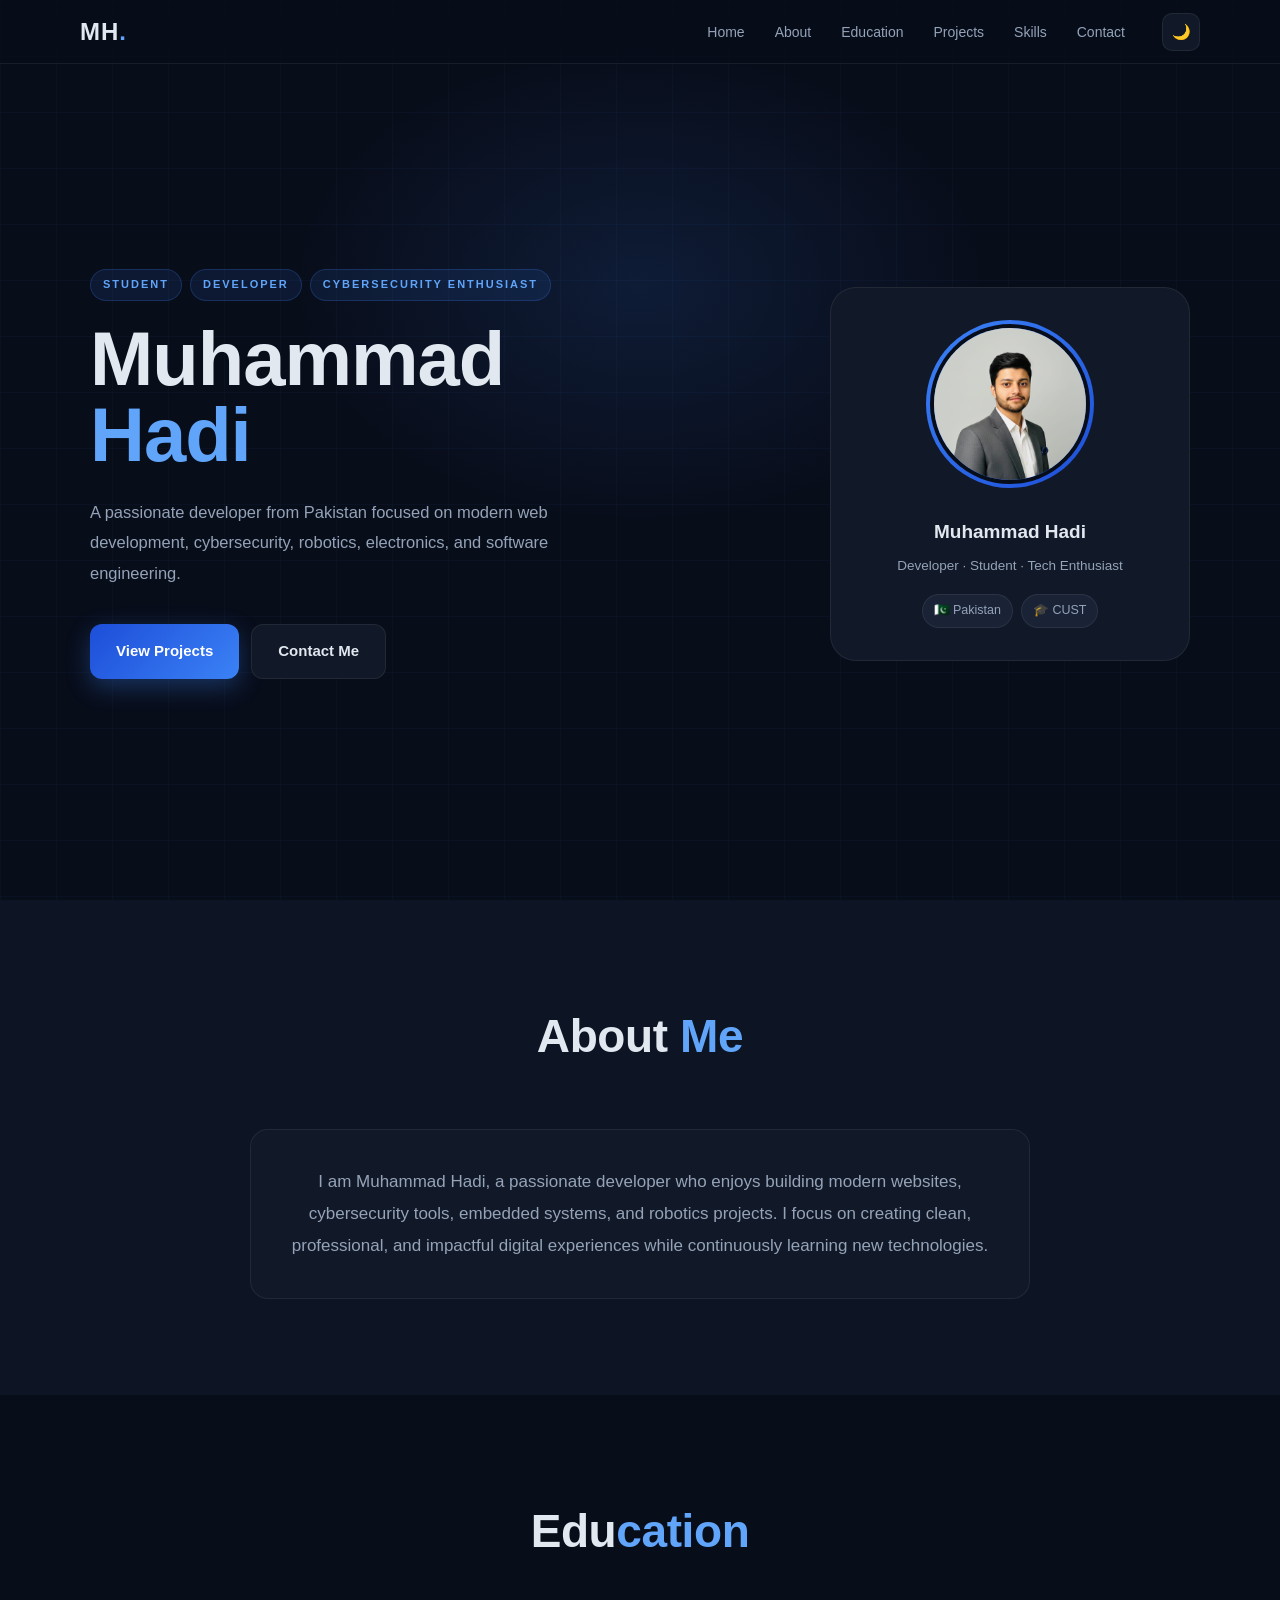
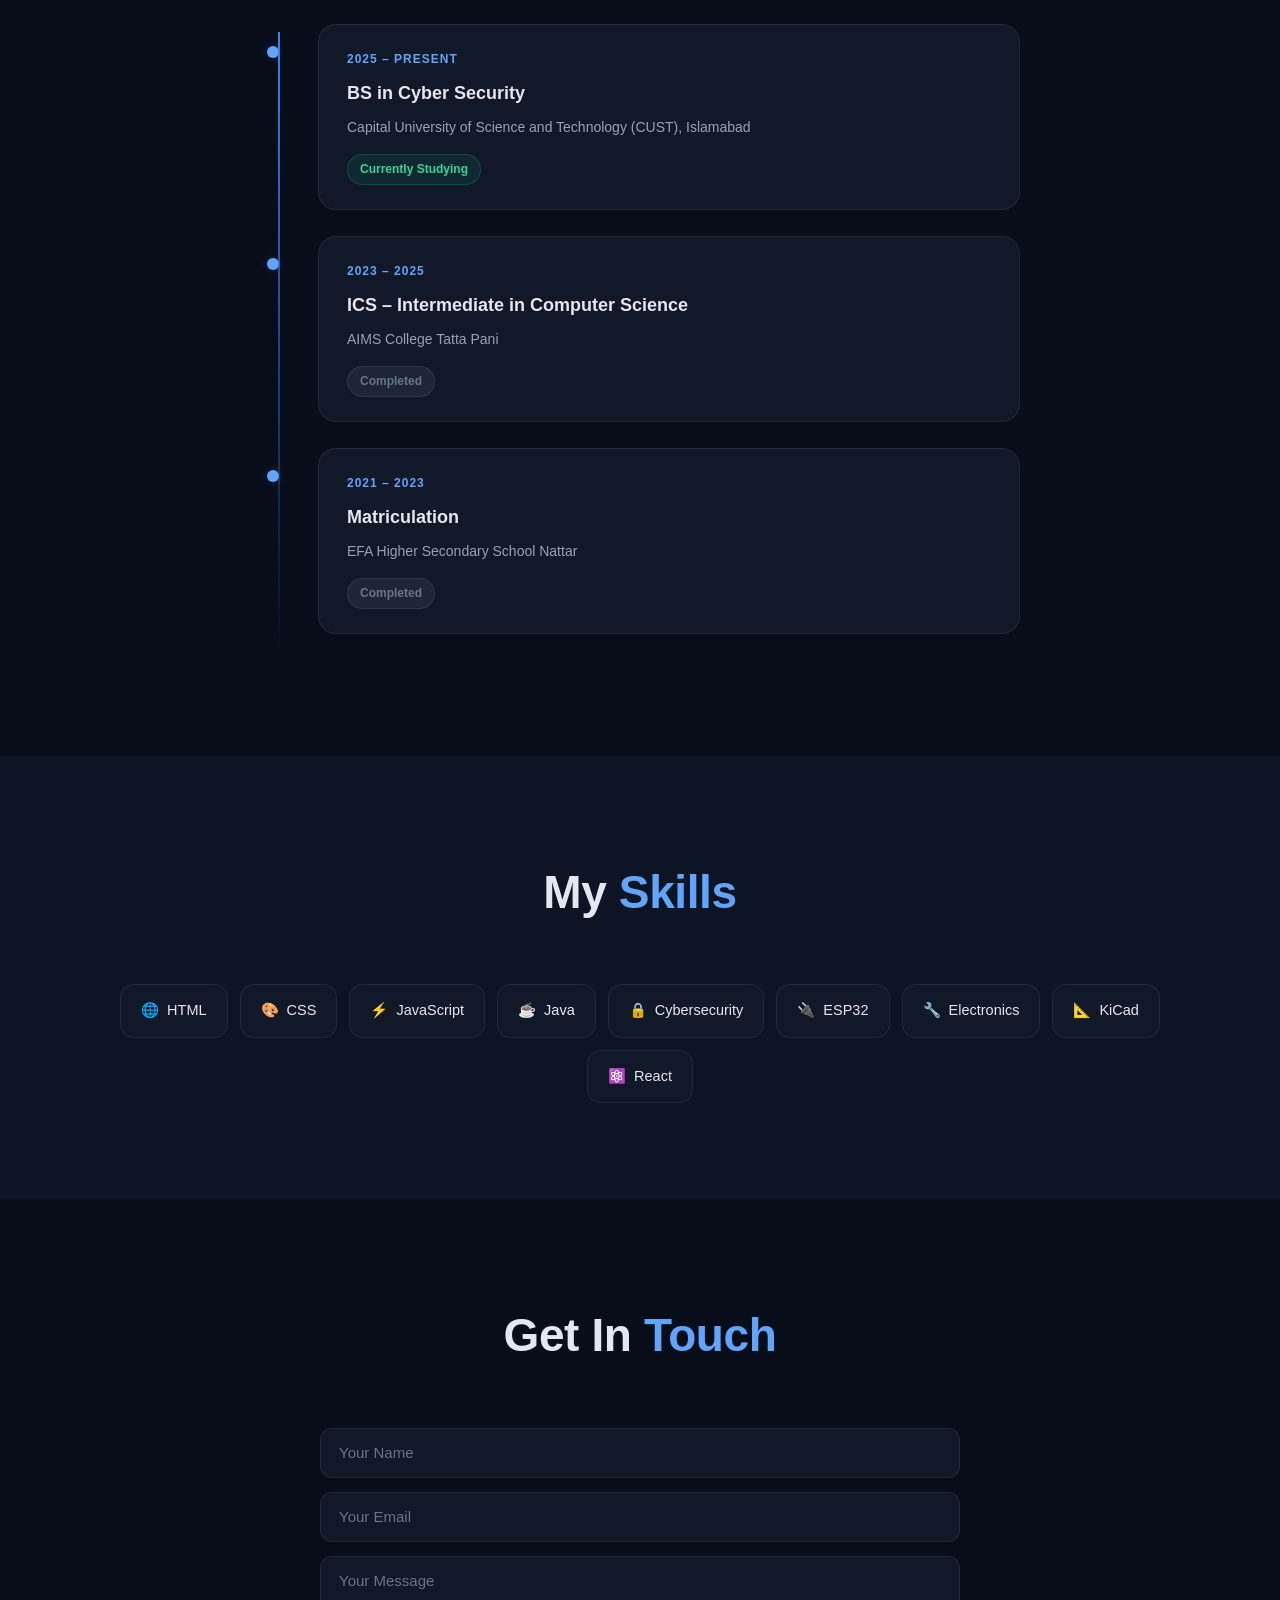
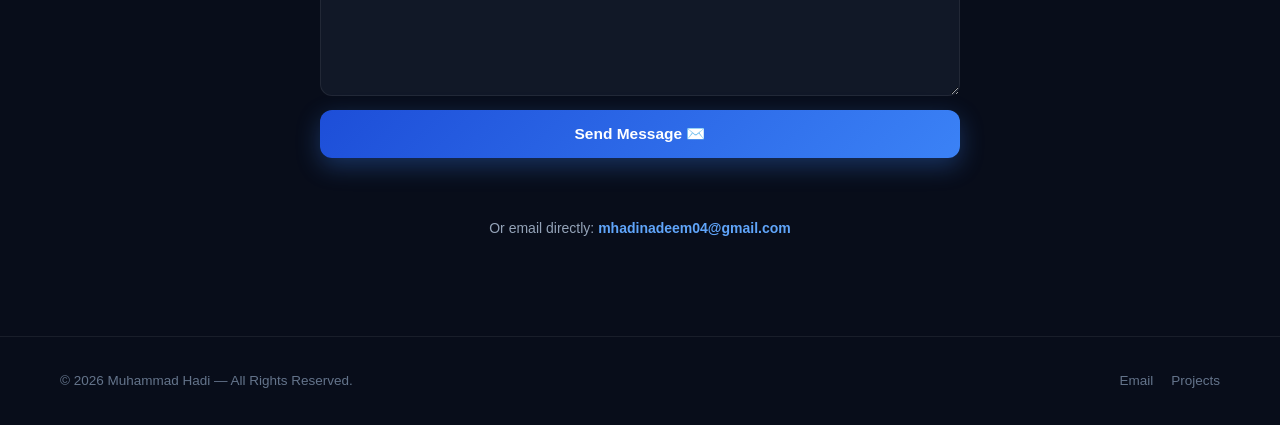
==== commit 326909ba: "Add files via upload" ====
--- a/index.html
+++ b/index.html
@@ -13,7 +13,7 @@
 </head>
 <body>
 
-  <!-- ── NAVBAR ── -->
+
   <nav class="navbar" id="navbar">
     <div class="nav-container">
       <div class="logo">MH<span class="logo-dot">.</span></div>
@@ -34,7 +34,7 @@
     </div>
   </nav>
 
-  <!-- ── HERO ── -->
+
   <section class="hero">
     <div class="hero-bg-grid"></div>
     <div class="hero-content">
@@ -68,7 +68,7 @@
     </div>
   </section>
 
-  <!-- ── ABOUT ── -->
+
   <section id="about" class="about">
     <div class="container">
       <h2 class="section-title">About <span class="accent">Me</span></h2>
@@ -78,7 +78,7 @@
     </div>
   </section>
 
-  <!-- ── EDUCATION ── -->
+
   <section id="education" class="section-alt">
     <div class="container">
       <h2 class="section-title">Edu<span class="accent">cation</span></h2>
@@ -118,7 +118,7 @@
     </div>
   </section>
 
-  <!-- ── SKILLS ── -->
+
   <section id="skills" class="about">
     <div class="container">
       <h2 class="section-title">My <span class="accent">Skills</span></h2>
@@ -136,7 +136,7 @@
     </div>
   </section>
 
-  <!-- ── CONTACT ── -->
+
   <section id="contact" class="section-alt">
     <div class="container">
       <h2 class="section-title">Get In <span class="accent">Touch</span></h2>
@@ -146,7 +146,6 @@
             action="https://api.web3forms.com/submit"
             method="POST">
 
-        <!-- Web3Forms hidden fields -->
         <input type="hidden" name="access_key" value="e74b7075-1fa4-41b1-97ef-8f4cf16b2e5a">
         <input type="hidden" name="subject"    value="New Portfolio Message">
         <input type="hidden" name="redirect"   value="false">
@@ -162,7 +161,7 @@
       <div id="status" role="status" aria-live="polite"></div>
 
       <p class="contact-direct">
-        Or email directly: <a href="mailto:mhadinadee04@gmail.com">mhadinadee04@gmail.com</a>
+        Or email directly: <a href="mailto:mhadinadeem04@gmail.com">mhadinadeem04@gmail.com</a>
       </p>
     </div>
   </section>
@@ -178,7 +177,7 @@
   </footer>
 
   <script>
-    /* ── Theme ─────────────────────────────────── */
+  
     const themeBtn  = document.getElementById('themeToggle');
     const applyTheme = () => {
       const light = localStorage.getItem('theme') === 'light';
@@ -191,7 +190,7 @@
       applyTheme();
     });
 
-    /* ── Hamburger ─────────────────────────────── */
+ 
     const ham      = document.getElementById('hamburger');
     const navLinks = document.getElementById('navLinks');
     ham.addEventListener('click', () => {
@@ -205,12 +204,12 @@
       ham.setAttribute('aria-expanded', 'false');
     }));
 
-    /* ── Navbar shadow on scroll ───────────────── */
+
     window.addEventListener('scroll', () => {
       document.getElementById('navbar').classList.toggle('scrolled', scrollY > 40);
     }, { passive: true });
 
-    /* ── Contact form (Web3Forms AJAX) ────────── */
+
     const form     = document.getElementById('contactForm');
     const statusEl = document.getElementById('status');
     const submitBtn= document.getElementById('submitBtn');
@@ -237,7 +236,7 @@
           throw new Error(data.message || 'Unknown error');
         }
       } catch (err) {
-        statusEl.textContent = '❌ Sending failed. Please email mhadinadee04@gmail.com directly.';
+        statusEl.textContent = '❌ Sending failed. Please email mhadinadeem04@gmail.com directly.';
         statusEl.className   = 'status-error';
         console.error(err);
       } finally {
@@ -246,7 +245,6 @@
       }
     });
 
-    /* ── Scroll reveal ─────────────────────────── */
     const observer = new IntersectionObserver(entries =>
       entries.forEach(e => { if (e.isIntersecting) e.target.classList.add('visible'); }),
       { threshold: 0.1 }
